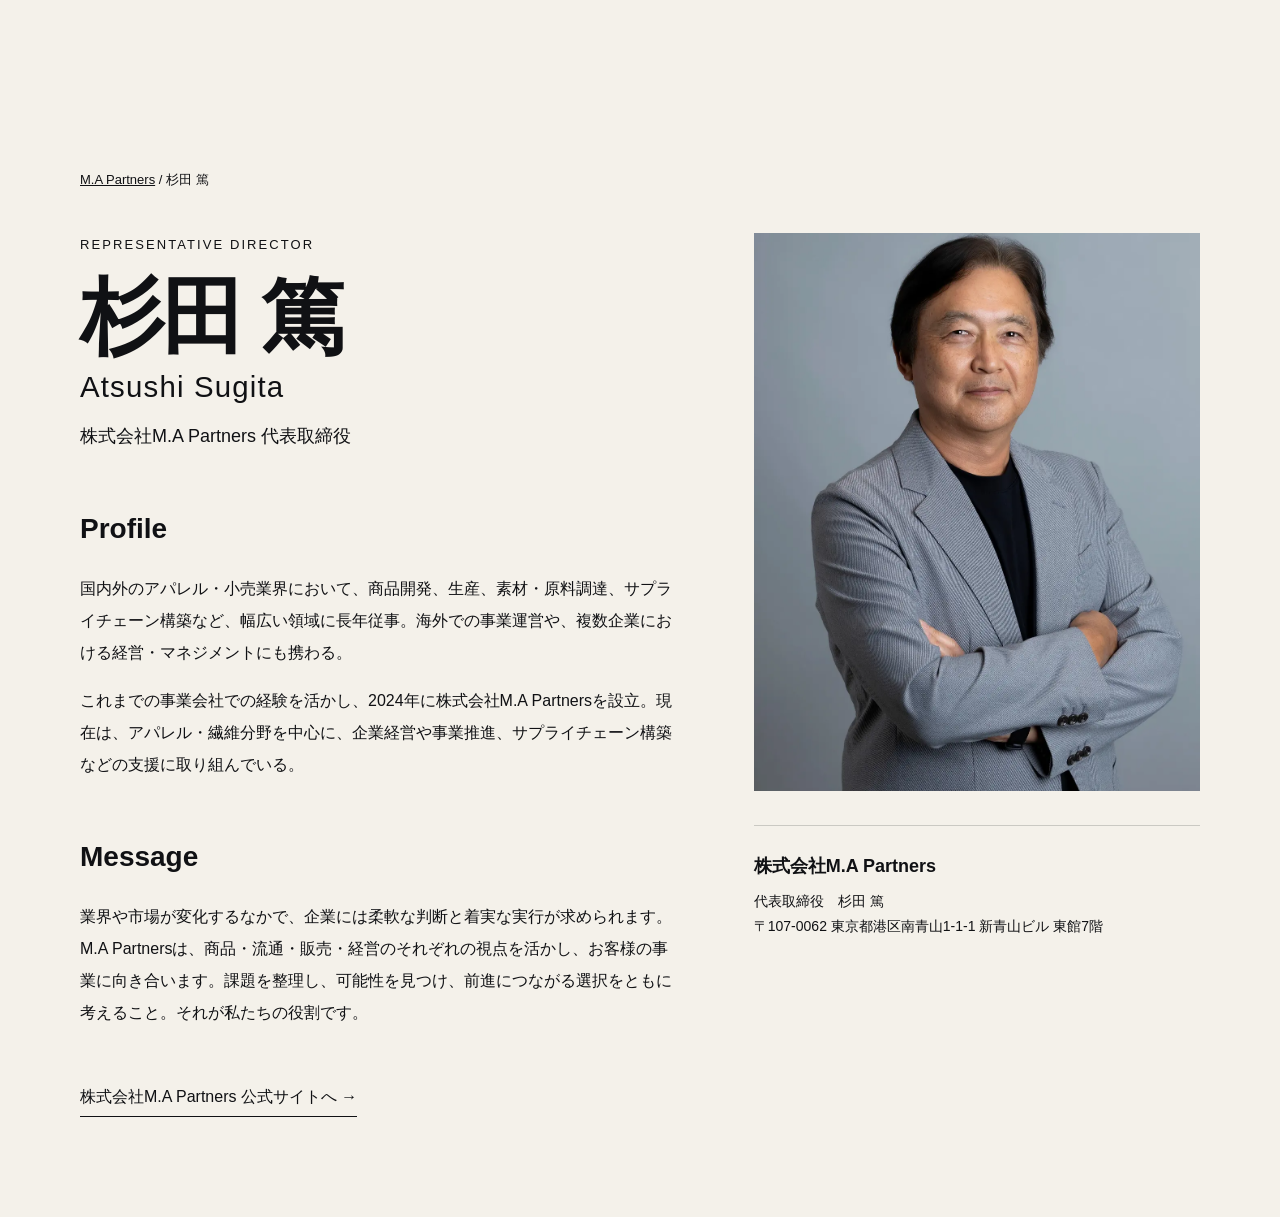
==== atsushi-sugita/index.html @ 7268a1c3 "Refine Atsushi Sugita profile biography" ====
<!doctype html>
<html lang="ja">
<head>
  <meta charset="utf-8">
  <meta name="viewport" content="width=device-width, initial-scale=1">
  <title>杉田 篤（Atsushi Sugita）｜株式会社M.A Partners 代表取締役</title>
  <meta name="description" content="株式会社M.A Partners 代表取締役 杉田 篤（Atsushi Sugita）のプロフィール。国内外のアパレル・小売業界において、商品開発、生産、素材・原料調達、サプライチェーン構築など幅広い領域に従事。">
  <meta name="robots" content="index,follow,max-image-preview:large,max-snippet:-1,max-video-preview:-1">
  <link rel="canonical" href="https://ma-ptrs.co.jp/atsushi-sugita/">
  <link rel="icon" href="/favicon.svg" type="image/svg+xml" sizes="any">
  <link rel="shortcut icon" href="/favicon.svg">
  <meta property="og:type" content="profile">
  <meta property="og:title" content="杉田 篤（Atsushi Sugita）｜株式会社M.A Partners 代表取締役">
  <meta property="og:description" content="株式会社M.A Partners 代表取締役 杉田 篤（Atsushi Sugita）のプロフィールページです。">
  <meta property="og:url" content="https://ma-ptrs.co.jp/atsushi-sugita/">
  <meta property="og:site_name" content="株式会社M.A Partners">
  <meta name="twitter:card" content="summary">
  <link rel="stylesheet" href="../style.css">
  <script type="application/ld+json">{"@context":"https://schema.org","@type":"Person","name":"杉田 篤","alternateName":"Atsushi Sugita","url":"https://ma-ptrs.co.jp/atsushi-sugita/","image":"https://ma-ptrs.co.jp/assets/representative.webp","jobTitle":"代表取締役","description":"国内外のアパレル・小売業界において、商品開発、生産、素材・原料調達、サプライチェーン構築など幅広い領域に長年従事。海外での事業運営や複数企業における経営・マネジメントにも携わる。","worksFor":{"@type":"Organization","name":"株式会社M.A Partners","url":"https://ma-ptrs.co.jp/"}}</script>
  <script type="application/ld+json">{"@context":"https://schema.org","@type":"BreadcrumbList","itemListElement":[{"@type":"ListItem","position":1,"name":"株式会社M.A Partners","item":"https://ma-ptrs.co.jp/"},{"@type":"ListItem","position":2,"name":"杉田 篤（Atsushi Sugita）","item":"https://ma-ptrs.co.jp/atsushi-sugita/"}]}</script>
  <style>.profile-page{min-height:100vh;background:#f4f1ea;color:#101114;padding-top:96px}.profile-wrap{width:min(1120px,calc(100% - 40px));margin:0 auto;padding:72px 0 100px}.profile-breadcrumb{font-size:13px;margin-bottom:42px}.profile-breadcrumb a{color:inherit}.profile-grid{display:grid;grid-template-columns:minmax(0,1.15fr) minmax(300px,.85fr);gap:70px;align-items:start}.profile-kicker{font-size:13px;letter-spacing:.16em;margin:0 0 18px}.profile-title{font-size:clamp(42px,7vw,84px);line-height:1.02;letter-spacing:-.04em;margin:0 0 18px}.profile-title span{display:block;font-size:.35em;letter-spacing:.04em;margin-top:12px;font-weight:500}.profile-role{font-size:18px;margin:0 0 38px}.profile-copy{font-size:16px;line-height:2;max-width:680px}.profile-copy h2{font-size:28px;margin:48px 0 16px}.profile-photo img{width:100%;display:block;aspect-ratio:4/5;object-fit:cover}.profile-company{margin-top:34px;padding-top:24px;border-top:1px solid rgba(16,17,20,.18);font-size:14px;line-height:1.8}.profile-company strong{display:block;font-size:18px;margin-bottom:6px}.profile-back{display:inline-flex;margin-top:36px;color:inherit;text-decoration:none;border-bottom:1px solid currentColor;padding-bottom:3px}@media(max-width:760px){.profile-page{padding-top:72px}.profile-wrap{padding:48px 0 72px}.profile-grid{grid-template-columns:1fr;gap:42px}.profile-photo{order:-1}.profile-title{font-size:48px}}</style>
</head>
<body>
  <main class="profile-page"><div class="profile-wrap"><nav class="profile-breadcrumb" aria-label="パンくず"><a href="/">M.A Partners</a> / 杉田 篤</nav><div class="profile-grid"><article><p class="profile-kicker">REPRESENTATIVE DIRECTOR</p><h1 class="profile-title">杉田 篤<span>Atsushi Sugita</span></h1><p class="profile-role">株式会社M.A Partners 代表取締役</p><div class="profile-copy"><h2>Profile</h2><p>国内外のアパレル・小売業界において、商品開発、生産、素材・原料調達、サプライチェーン構築など、幅広い領域に長年従事。海外での事業運営や、複数企業における経営・マネジメントにも携わる。</p><p>これまでの事業会社での経験を活かし、2024年に株式会社M.A Partnersを設立。現在は、アパレル・繊維分野を中心に、企業経営や事業推進、サプライチェーン構築などの支援に取り組んでいる。</p><h2>Message</h2><p>業界や市場が変化するなかで、企業には柔軟な判断と着実な実行が求められます。M.A Partnersは、商品・流通・販売・経営のそれぞれの視点を活かし、お客様の事業に向き合います。課題を整理し、可能性を見つけ、前進につながる選択をともに考えること。それが私たちの役割です。</p><a class="profile-back" href="/">株式会社M.A Partners 公式サイトへ →</a></div></article><aside class="profile-photo"><img src="../assets/representative.webp" alt="株式会社M.A Partners 代表取締役 杉田 篤（Atsushi Sugita）"><div class="profile-company"><strong>株式会社M.A Partners</strong>代表取締役　杉田 篤<br>〒107-0062 東京都港区南青山1-1-1 新青山ビル 東館7階</div></aside></div></div></main>
</body>
</html>
---- style.css ----
:root {
  --ink: #101114;
  --paper: #f6f7f9;
  --white: #ffffff;
  --blue: #4e6cff;
  --line: rgba(16, 17, 20, .16);
  --muted: #666b75;
  --max: 1180px;
}

* { box-sizing: border-box; }
html { scroll-behavior: smooth; }
body { margin: 0; color: var(--ink); background: var(--paper); font-family: "Yu Gothic", "Hiragino Kaku Gothic ProN", "Noto Sans JP", Arial, sans-serif; line-height: 1.8; }
main, .site-footer { position: relative; z-index: 1; }
img { max-width: 100%; display: block; }
a { color: inherit; }
.sr-only { position: absolute; width: 1px; height: 1px; padding: 0; margin: -1px; overflow: hidden; clip: rect(0,0,0,0); white-space: nowrap; border: 0; }
.skip-link { position: fixed; top: -100px; left: 1rem; z-index: 100; background: #fff; padding: .75rem 1rem; }
.skip-link:focus { top: 1rem; }
.ambient-bg { position: fixed; inset: 0; z-index: 0; pointer-events: none; overflow: hidden; background: var(--paper); }
.ambient-grid { position: absolute; inset: -18%; opacity: .3; background-image: linear-gradient(rgba(78,108,255,.12) 1px, transparent 1px), linear-gradient(90deg, rgba(78,108,255,.12) 1px, transparent 1px); background-size: 82px 82px; transform: translate3d(0, var(--scroll-grid, 0px), 0) rotate(-4deg); }
.ambient-glow { position: absolute; display: block; border-radius: 50%; filter: blur(10px); opacity: .24; will-change: transform; }
.ambient-glow-a { width: 520px; height: 520px; top: 20%; right: -260px; background: radial-gradient(circle, #7b8eff 0, rgba(78,108,255,0) 68%); transform: translate3d(0, var(--scroll-glow-a, 0px), 0); }
.ambient-glow-b { width: 420px; height: 420px; top: 68%; left: -210px; background: radial-gradient(circle, #aeb9ff 0, rgba(78,108,255,0) 70%); transform: translate3d(0, var(--scroll-glow-b, 0px), 0); }
.reveal { opacity: 0; transform: translateY(44px); transition: opacity .85s ease, transform .85s cubic-bezier(.2,.7,.2,1); }
.reveal.in-view { opacity: 1; transform: none; }
.reveal-child { opacity: 0; transform: translateY(30px); transition: opacity .75s ease, transform .75s ease; }
.in-view .reveal-child { opacity: 1; transform: none; }
.in-view .reveal-child:nth-child(2) { transition-delay: .12s; }
.in-view .reveal-child:nth-child(3) { transition-delay: .24s; }

.site-header { position: absolute; inset: 0 0 auto; z-index: 20; color: #fff; }
.header-inner { max-width: var(--max); height: 98px; padding: 0 30px; margin: auto; display: flex; align-items: center; justify-content: space-between; }
.brand img { width: 154px; height: auto; }
.site-nav { display: flex; align-items: center; gap: 24px; font-size: 14px; font-weight: 600; }
.site-nav a { text-decoration: none; }
.nav-contact { padding: 10px 18px; border: 1px solid rgba(255,255,255,.5); border-radius: 999px; }
.language-switch { display: flex; align-items: center; gap: 10px; margin-left: -8px; padding-left: 16px; border-left: 1px solid rgba(255,255,255,.28); font-size: 11px; letter-spacing: .06em; }
.language-switch a { color: rgba(255,255,255,.58); }
.language-switch a.active { color: #fff; text-decoration: underline; text-underline-offset: 4px; }
.menu-button { display: none; }

.hero { min-height: 760px; position: relative; display: grid; place-items: center; overflow: hidden; color: #fff; background: #101114; }
.hero-grid { position: absolute; inset: -10%; opacity: .18; background-image: linear-gradient(rgba(255,255,255,.15) 1px, transparent 1px), linear-gradient(90deg, rgba(255,255,255,.15) 1px, transparent 1px); background-size: 90px 90px; mask-image: linear-gradient(to bottom, #000, transparent 95%); transform: translate3d(0, var(--scroll-hero-grid, 0px), 0); will-change: transform; }
.hero-orb { position: absolute; border-radius: 50%; filter: blur(2px); opacity: .9; }
.hero-orb-one { width: 440px; height: 440px; right: -120px; top: 80px; background: radial-gradient(circle at 35% 30%, #8495ff, #4e6cff 55%, #26388f); transform: translate3d(0, var(--scroll-orb-a, 0px), 0) rotate(var(--scroll-rotate, 0deg)); will-change: transform; }
.hero-orb-two { width: 180px; height: 180px; right: 24%; bottom: -90px; background: #3b3f48; transform: translate3d(0, var(--scroll-orb-b, 0px), 0); will-change: transform; }
.hero-inner { width: min(var(--max), calc(100% - 60px)); position: relative; z-index: 2; padding-top: 50px; }
.eyebrow { margin: 0 0 22px; font-size: 12px; letter-spacing: .24em; font-weight: 700; }
.hero h1 { max-width: 1080px; margin: 0; font-size: clamp(30px, 7vw, 94px); line-height: 1.14; letter-spacing: -.045em; }
.hero h1 span { display: block; white-space: nowrap; }
.hero h1 span:last-child { color: #a8b4ff; }
.hero-copy { max-width: 560px; margin: 34px 0 40px; color: rgba(255,255,255,.72); font-size: 17px; }
.button { display: inline-flex; align-items: center; gap: 42px; padding: 16px 22px; border-radius: 2px; text-decoration: none; font-size: 14px; font-weight: 700; transition: transform .2s, background .2s; }
.button:hover { transform: translateY(-2px); }
.button-primary { background: var(--blue); color: #fff; }
.hero-index { position: absolute; right: 40px; bottom: 32px; z-index: 2; width: 160px; display: flex; justify-content: space-between; border-top: 1px solid rgba(255,255,255,.3); padding-top: 8px; font-size: 12px; }

.section { max-width: var(--max); margin: auto; padding: 130px 30px; }
.section-label { display: flex; gap: 24px; align-items: center; font-size: 17px; line-height: 1.2; letter-spacing: .14em; font-weight: 700; }
.section-label span { color: var(--blue); font-size: 22px; letter-spacing: 0; }
.section-label.light { color: #fff; }
.intro-body { display: grid; grid-template-columns: 1.05fr 1fr; gap: 100px; margin-top: 70px; }
.lead { margin: 0; font-size: clamp(24px, 3.2vw, 40px); line-height: 1.6; font-weight: 700; letter-spacing: -.02em; }
.intro-copy h2 { margin: 0 0 32px; font-size: 27px; line-height: 1.6; }
.intro-copy p { color: var(--muted); margin: 0 0 1.2rem; }

.strengths { max-width: none; padding-left: max(30px, calc((100% - var(--max))/2 + 30px)); padding-right: max(30px, calc((100% - var(--max))/2 + 30px)); background: rgba(255,255,255,.78); backdrop-filter: blur(12px); }
.dark-heading { max-width: var(--max); margin: auto 0 62px; }
.dark-heading h2 { font-size: clamp(40px, 5.5vw, 70px); line-height: 1.25; }
.strength-grid { max-width: var(--max); margin: auto; display: grid; grid-template-columns: repeat(3, 1fr); border-top: 1px solid var(--line); border-left: 1px solid var(--line); }
.strength-card { min-height: 350px; padding: 30px 34px; border-right: 1px solid var(--line); border-bottom: 1px solid var(--line); background: rgba(246,247,249,.62); }
.strength-image { width: calc(100% + 68px); height: 190px; margin: -30px -34px 24px; object-fit: cover; filter: saturate(.88) contrast(1.03); }
.strength-card > span { color: var(--blue); font-size: 13px; font-weight: 700; }
.strength-card h3 { margin: 30px 0 20px; font-size: 27px; line-height: 1.45; }
.strength-card p { color: var(--muted); }

.business { max-width: none; padding-left: max(30px, calc((100% - var(--max))/2 + 30px)); padding-right: max(30px, calc((100% - var(--max))/2 + 30px)); color: #fff; background: #15171b; }
.section-heading { display: flex; justify-content: space-between; align-items: flex-end; max-width: var(--max); margin: auto auto 54px; }
.section-heading h2 { margin: 0; font-size: clamp(42px, 6vw, 74px); line-height: 1; }
.service-list { max-width: var(--max); margin: auto; border-top: 1px solid rgba(255,255,255,.18); }
.service-card { display: grid; grid-template-columns: 80px 1fr 48px; gap: 28px; align-items: start; padding: 38px 0; border-bottom: 1px solid rgba(255,255,255,.18); }
.service-number { color: #8495ff; font-size: 13px; }
.service-card h3 { margin: 0 0 8px; font-size: 26px; }
.service-title { display: flex; align-items: center; gap: 18px; margin-bottom: 16px; }
.service-title h3 { margin: 0; }
.service-icon { width: 48px; height: 48px; flex: 0 0 48px; display: grid; place-items: center; border: 1px solid rgba(132,149,255,.42); color: #8495ff; }
.service-icon svg { width: 30px; height: 30px; fill: none; stroke: currentColor; stroke-width: 1.7; stroke-linecap: round; stroke-linejoin: round; }
.service-card p { max-width: 680px; margin: 0; color: rgba(255,255,255,.62); }
.service-card ul { display: flex; flex-wrap: wrap; gap: 8px; margin: 20px 0 0; padding: 0; list-style: none; }
.service-card li { padding: 5px 10px; border: 1px solid rgba(255,255,255,.18); color: rgba(255,255,255,.7); font-size: 12px; }
.service-mark { font-size: 25px; color: #8495ff; }

.approach { display: grid; grid-template-columns: .85fr 1.15fr; gap: 100px; background: transparent; }
.approach-copy { position: sticky; top: 90px; align-self: start; }
.approach-copy h2 { margin: 58px 0 28px; font-size: clamp(30px, 4vw, 58px); line-height: 1.3; letter-spacing: -.045em; }
.approach-copy h2 span { display: block; white-space: nowrap; }
.approach-copy > p { max-width: 440px; color: var(--muted); }
.approach-steps { margin: 0; padding: 0; list-style: none; counter-reset: item; }
.approach-steps li { display: grid; grid-template-columns: 90px 1fr; gap: 30px; min-height: 210px; padding: 36px 0; border-top: 1px solid var(--line); }
.approach-steps li:last-child { border-bottom: 1px solid var(--line); }
.approach-steps span { color: var(--blue); font-size: 12px; font-weight: 700; letter-spacing: .08em; }
.approach-steps h3 { margin: 0 0 12px; font-size: 25px; }
.approach-steps p { margin: 0; color: var(--muted); }

.mission { min-height: 500px; padding-top: 82px; padding-bottom: 82px; display: grid; grid-template-columns: 1.05fr .95fr; align-items: center; gap: 40px; }
.mission-kicker { margin: 42px 0 10px; color: var(--blue); font-size: 13px; font-weight: 700; letter-spacing: .2em; }
.mission h2 { margin: 0 0 22px; font-size: clamp(32px, 6vw, 76px); line-height: 1.18; letter-spacing: -.05em; }
.mission h2 span { display: block; white-space: nowrap; }
.mission-panel > p:last-child { max-width: 520px; color: var(--muted); font-size: 18px; }
.mission-graphic { position: relative; height: 290px; }
.motion-system { position: absolute; width: 290px; height: 290px; left: 50%; top: 50%; transform: translate(-50%,-50%); }
.motion-ring { position: absolute; border-radius: 50%; border: 1px dashed rgba(78,108,255,.32); }
.motion-ring-outer { inset: 12px; animation: orbit-spin 32s linear infinite; }
.motion-ring-inner { inset: 70px; border-style: solid; border-color: rgba(16,17,20,.12); animation: orbit-spin-reverse 22s linear infinite; }
.motion-core { position: absolute; z-index: 3; width: 128px; height: 96px; left: 50%; top: 50%; display: grid; place-items: center; padding: 18px 12px; transform: translate(-50%,-50%); border: 1px solid rgba(78,108,255,.2); border-radius: 18px; background: rgba(255,255,255,.96); box-shadow: 0 18px 45px rgba(16,17,20,.18); }
.motion-core img { width: 100%; height: auto; }
.motion-orbit { position: absolute; inset: 12px; border-radius: 50%; animation: orbit-spin 18s linear infinite; }
.motion-node { position: absolute; width: 58px; height: 58px; }
.motion-node > span { width: 100%; height: 100%; display: grid; place-items: center; border: 1px solid rgba(78,108,255,.38); border-radius: 16px; color: var(--blue); background: rgba(255,255,255,.86); box-shadow: 0 10px 24px rgba(16,17,20,.08); animation: orbit-spin-reverse 18s linear infinite; }
.motion-node svg { width: 30px; height: 30px; fill: none; stroke: currentColor; stroke-width: 1.7; stroke-linecap: round; stroke-linejoin: round; }
.node-one { left: 50%; top: -18px; transform: translateX(-50%); }
.node-two { right: -18px; top: 50%; transform: translateY(-50%); }
.node-three { left: 50%; bottom: -18px; transform: translateX(-50%); }
.node-four { left: -18px; top: 50%; transform: translateY(-50%); }
.motion-dot { position: absolute; display: block; width: 12px; height: 12px; border-radius: 50%; background: #8193ff; box-shadow: 0 0 0 7px rgba(78,108,255,.1); animation: dot-pulse 2.6s ease-in-out infinite; }
.dot-one { right: 48px; top: 36px; }
.dot-two { left: 34px; bottom: 54px; animation-delay: -.8s; }
.dot-three { right: 30px; bottom: 70px; width: 8px; height: 8px; animation-delay: -1.5s; }
@keyframes orbit-spin { to { transform: rotate(360deg); } }
@keyframes orbit-spin-reverse { to { transform: rotate(-360deg); } }
@keyframes dot-pulse { 0%,100% { opacity: .45; transform: scale(.8); } 50% { opacity: 1; transform: scale(1.15); } }

.message { position: relative; z-index: 1; overflow: hidden; padding: 84px 30px; color: #fff; background: #25282f; }
.message-track { position: absolute; top: 22px; left: 0; white-space: nowrap; color: rgba(255,255,255,.045); font-size: clamp(90px, 15vw, 210px); font-weight: 800; line-height: 1; transform: translate3d(var(--scroll-track, 0px), 0, 0); will-change: transform; }
.message-inner { position: relative; max-width: var(--max); margin: auto; }
.message-en { margin: 0 0 32px; color: #8495ff; font-size: 12px; font-weight: 700; letter-spacing: .2em; }
.message-layout { display: grid; grid-template-columns: minmax(260px, .45fr) minmax(0, 1.55fr); align-items: end; gap: clamp(40px, 7vw, 100px); }
.message-copy { grid-column: 2; padding-bottom: 16px; }
.message blockquote { max-width: 900px; margin: 0 0 30px; font-size: clamp(18px, 2.7vw, 38px); line-height: 1.45; font-weight: 700; letter-spacing: -.03em; }
.message blockquote span { display: block; white-space: nowrap; }
.message-copy > p { max-width: 720px; margin: 0 0 0 auto; color: rgba(255,255,255,.68); font-size: 17px; }
.message-portrait { grid-column: 1; grid-row: 1; width: 100%; max-width: 330px; margin: 0; justify-self: start; }
.message-photo-frame { position: relative; overflow: hidden; aspect-ratio: .72; border: 1px solid rgba(255,255,255,.2); border-radius: 46% 46% 34% 34% / 24% 24% 18% 18%; background: #aab5bd; }
.message-photo-frame::after { content: ""; position: absolute; inset: 0; box-shadow: inset 0 0 0 7px rgba(37,40,47,.2); border-radius: inherit; pointer-events: none; }
.message-photo-frame img { width: 100%; height: 100%; display: block; object-fit: cover; object-position: 50% 22%; }
.message-portrait figcaption { display: grid; gap: 5px; padding-top: 18px; }
.message-portrait figcaption span { color: rgba(255,255,255,.58); font-size: 13px; letter-spacing: .08em; }
.message-portrait figcaption strong { font-size: 19px; font-weight: 600; letter-spacing: .08em; }

.company { display: grid; grid-template-columns: .8fr 1.2fr; gap: 70px; padding-top: 72px; padding-bottom: 72px; border-top: 1px solid var(--line); }
.company-intro h2 { margin: 32px 0 14px; font-size: clamp(40px, 5vw, 64px); line-height: 1; }
.company-intro p { color: var(--muted); }
.company-logo { width: 170px; margin-top: 28px; }
.company-table { margin: 0; }
.company-table > div { display: grid; grid-template-columns: 150px 1fr; gap: 20px; padding: 16px 0; border-bottom: 1px solid var(--line); }
.company-table dt { font-size: 14px; font-weight: 700; }
.company-table dd { margin: 0; color: #34373e; }
.address-line { white-space: nowrap; }
.company-table small { color: var(--muted); }

.contact { padding: 42px 30px; color: #fff; background: var(--blue); }
.contact-inner { max-width: var(--max); margin: auto; }
.contact-title { min-width: 0; }
.contact-title .eyebrow { margin: 0 0 4px; }
.contact h2 { margin: 0; white-space: nowrap; font-size: clamp(24px, 3.2vw, 42px); line-height: 1.25; letter-spacing: -.04em; }
.contact-description { margin: 8px 0 0; white-space: nowrap; color: rgba(255,255,255,.78); font-size: 14px; }
.contact-actions { display: flex; align-items: center; gap: 24px; margin-top: 20px; }
.button-light { margin: 0; background: #fff; color: var(--ink); }
.email { display: block; width: fit-content; margin: 0; color: #fff; font-size: 14px; }
.email span { color: rgba(255,255,255,.7); }
.site-footer { color: #fff; background: #071f30; }
.footer-main { min-height: 170px; max-width: var(--max); margin: auto; padding: 48px 30px; display: flex; align-items: center; justify-content: space-between; }
.footer-main img { width: 180px; }
.footer-main a { color: #fff; text-decoration: none; font-size: 13px; }
.footer-copyright { padding: 25px max(30px, calc((100% - var(--max))/2 + 30px)); border-top: 1px solid rgba(255,255,255,.12); color: #fff; font-size: 14px; font-weight: 600; }

@media (max-width: 800px) {
  .header-inner { height: 80px; padding: 0 20px; }
  .brand img { width: 132px; }
  .menu-button { position: relative; z-index: 3; width: 44px; height: 44px; display: grid; place-content: center; gap: 5px; border: 0; background: transparent; }
  .menu-button span:not(.sr-only) { width: 24px; height: 2px; display: block; background: #fff; transition: .2s; }
  .menu-button[aria-expanded="true"] span:nth-child(1) { transform: translateY(7px) rotate(45deg); }
  .menu-button[aria-expanded="true"] span:nth-child(2) { opacity: 0; }
  .menu-button[aria-expanded="true"] span:nth-child(3) { transform: translateY(-7px) rotate(-45deg); }
  .site-nav { position: fixed; inset: 0; display: flex; flex-direction: column; align-items: flex-start; justify-content: center; gap: 20px; padding: 70px 30px; font-size: 22px; background: #101114; opacity: 0; visibility: hidden; transition: .2s; }
  .site-nav.open { opacity: 1; visibility: visible; }
  .nav-contact { border: 0; padding: 0; }
  .language-switch { margin: 12px 0 0; padding: 16px 0 0; border-top: 1px solid rgba(255,255,255,.22); border-left: 0; font-size: 13px; }
  .hero { min-height: 720px; }
  .hero-inner { width: calc(100% - 40px); padding-top: 20px; }
  .hero-copy { font-size: 16px; }
  .hero-orb-one { width: 320px; height: 320px; right: -180px; top: 130px; opacity: .72; }
  .hero-index { display: none; }
  .section { padding: 88px 20px; }
  .intro-body, .company, .mission { grid-template-columns: 1fr; gap: 54px; }
  .intro-body { margin-top: 48px; }
  .section-heading { display: block; }
  .section-heading h2 { margin-top: 36px; }
  .business { padding-left: 20px; padding-right: 20px; }
  .service-card { grid-template-columns: 40px 1fr; gap: 14px; }
  .service-mark { display: none; }
  .service-card h3 { font-size: 21px; }
  .strengths { padding-left: 20px; padding-right: 20px; }
  .dark-heading { display: block; }
  .dark-heading h2 { margin-top: 36px; }
  .strength-grid { grid-template-columns: 1fr; }
  .strength-card { min-height: 300px; }
  .strength-image { height: 210px; }
  .strength-card h3 { margin-top: 24px; }
  .approach { grid-template-columns: 1fr; gap: 46px; }
  .approach-copy { position: static; }
  .section-label { gap: 15px; font-size: 14px; }
  .section-label span { font-size: 18px; }
  .approach-steps li { grid-template-columns: 70px 1fr; gap: 15px; min-height: 190px; }
  .mission { padding-top: 68px; padding-bottom: 68px; }
  .mission-graphic { height: 220px; max-width: 380px; }
  .motion-system { width: 220px; height: 220px; }
  .motion-core { width: 108px; height: 80px; padding: 15px 10px; }
  .motion-node { width: 48px; height: 48px; }
  .motion-node svg { width: 25px; height: 25px; }
  .message { padding: 68px 20px; }
  .message-layout { grid-template-columns: 1fr; gap: 42px; }
  .message-copy { grid-column: auto; }
  .message blockquote { font-size: clamp(18px, 5.2vw, 32px); }
  .message blockquote span { white-space: normal; }
  .message-copy > p { margin-left: 0; }
  .message-portrait { grid-column: auto; grid-row: auto; max-width: 300px; justify-self: center; }
  .company { border-top: 0; }
  .company-table > div { grid-template-columns: 1fr; gap: 5px; }
  .address-line { white-space: normal; }
  .contact { padding: 38px 20px; }
  .contact h2 { white-space: normal; font-size: 30px; }
  .contact-description { white-space: normal; }
  .contact-actions { margin-top: 20px; align-items: flex-start; flex-direction: column; gap: 14px; }
  .footer-main { min-height: 140px; padding: 38px 20px; align-items: flex-start; flex-direction: column; gap: 32px; }
  .footer-copyright { padding: 22px 20px; font-size: 13px; }
}

@media (prefers-reduced-motion: reduce) { html { scroll-behavior: auto; } * { transition: none !important; animation: none !important; } }
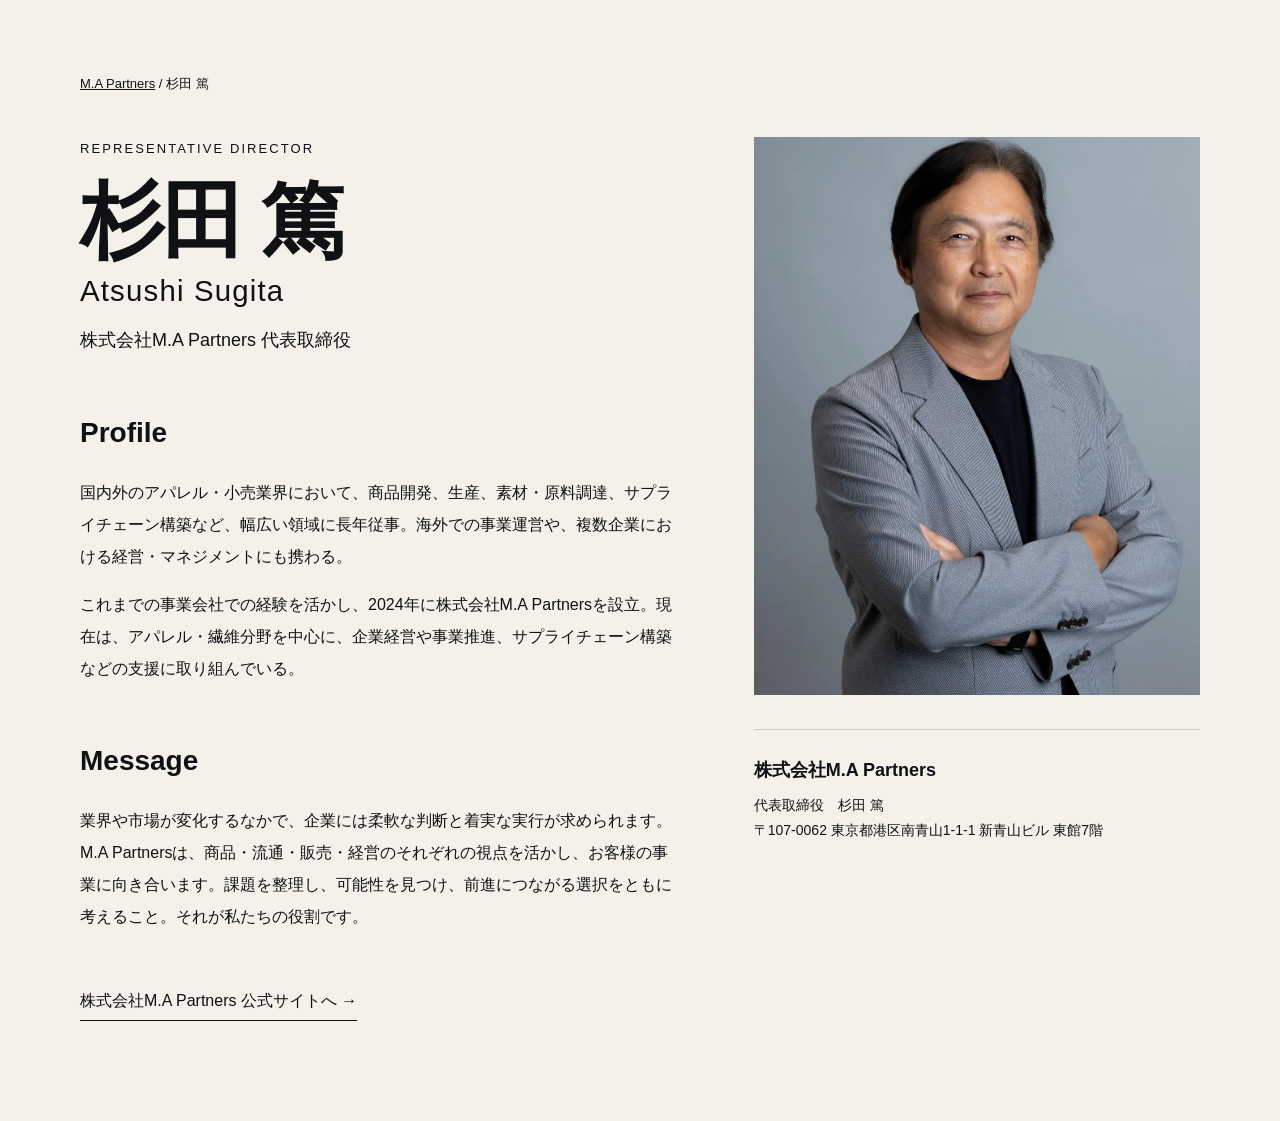
==== commit dbdb69ff: "Reduce profile page top spacing" ====
--- a/atsushi-sugita/index.html
+++ b/atsushi-sugita/index.html
@@ -18,7 +18,7 @@
   <link rel="stylesheet" href="../style.css">
   <script type="application/ld+json">{"@context":"https://schema.org","@type":"Person","name":"杉田 篤","alternateName":"Atsushi Sugita","url":"https://ma-ptrs.co.jp/atsushi-sugita/","image":"https://ma-ptrs.co.jp/assets/representative.webp","jobTitle":"代表取締役","description":"国内外のアパレル・小売業界において、商品開発、生産、素材・原料調達、サプライチェーン構築など幅広い領域に長年従事。海外での事業運営や複数企業における経営・マネジメントにも携わる。","worksFor":{"@type":"Organization","name":"株式会社M.A Partners","url":"https://ma-ptrs.co.jp/"}}</script>
   <script type="application/ld+json">{"@context":"https://schema.org","@type":"BreadcrumbList","itemListElement":[{"@type":"ListItem","position":1,"name":"株式会社M.A Partners","item":"https://ma-ptrs.co.jp/"},{"@type":"ListItem","position":2,"name":"杉田 篤（Atsushi Sugita）","item":"https://ma-ptrs.co.jp/atsushi-sugita/"}]}</script>
-  <style>.profile-page{min-height:100vh;background:#f4f1ea;color:#101114;padding-top:96px}.profile-wrap{width:min(1120px,calc(100% - 40px));margin:0 auto;padding:72px 0 100px}.profile-breadcrumb{font-size:13px;margin-bottom:42px}.profile-breadcrumb a{color:inherit}.profile-grid{display:grid;grid-template-columns:minmax(0,1.15fr) minmax(300px,.85fr);gap:70px;align-items:start}.profile-kicker{font-size:13px;letter-spacing:.16em;margin:0 0 18px}.profile-title{font-size:clamp(42px,7vw,84px);line-height:1.02;letter-spacing:-.04em;margin:0 0 18px}.profile-title span{display:block;font-size:.35em;letter-spacing:.04em;margin-top:12px;font-weight:500}.profile-role{font-size:18px;margin:0 0 38px}.profile-copy{font-size:16px;line-height:2;max-width:680px}.profile-copy h2{font-size:28px;margin:48px 0 16px}.profile-photo img{width:100%;display:block;aspect-ratio:4/5;object-fit:cover}.profile-company{margin-top:34px;padding-top:24px;border-top:1px solid rgba(16,17,20,.18);font-size:14px;line-height:1.8}.profile-company strong{display:block;font-size:18px;margin-bottom:6px}.profile-back{display:inline-flex;margin-top:36px;color:inherit;text-decoration:none;border-bottom:1px solid currentColor;padding-bottom:3px}@media(max-width:760px){.profile-page{padding-top:72px}.profile-wrap{padding:48px 0 72px}.profile-grid{grid-template-columns:1fr;gap:42px}.profile-photo{order:-1}.profile-title{font-size:48px}}</style>
+  <style>.profile-page{min-height:100vh;background:#f4f1ea;color:#101114;padding-top:32px}.profile-wrap{width:min(1120px,calc(100% - 40px));margin:0 auto;padding:40px 0 100px}.profile-breadcrumb{font-size:13px;margin-bottom:42px}.profile-breadcrumb a{color:inherit}.profile-grid{display:grid;grid-template-columns:minmax(0,1.15fr) minmax(300px,.85fr);gap:70px;align-items:start}.profile-kicker{font-size:13px;letter-spacing:.16em;margin:0 0 18px}.profile-title{font-size:clamp(42px,7vw,84px);line-height:1.02;letter-spacing:-.04em;margin:0 0 18px}.profile-title span{display:block;font-size:.35em;letter-spacing:.04em;margin-top:12px;font-weight:500}.profile-role{font-size:18px;margin:0 0 38px}.profile-copy{font-size:16px;line-height:2;max-width:680px}.profile-copy h2{font-size:28px;margin:48px 0 16px}.profile-photo img{width:100%;display:block;aspect-ratio:4/5;object-fit:cover}.profile-company{margin-top:34px;padding-top:24px;border-top:1px solid rgba(16,17,20,.18);font-size:14px;line-height:1.8}.profile-company strong{display:block;font-size:18px;margin-bottom:6px}.profile-back{display:inline-flex;margin-top:36px;color:inherit;text-decoration:none;border-bottom:1px solid currentColor;padding-bottom:3px}@media(max-width:760px){.profile-page{padding-top:20px}.profile-wrap{padding:28px 0 72px}.profile-grid{grid-template-columns:1fr;gap:42px}.profile-photo{order:-1}.profile-title{font-size:48px}}</style>
 </head>
 <body>
   <main class="profile-page"><div class="profile-wrap"><nav class="profile-breadcrumb" aria-label="パンくず"><a href="/">M.A Partners</a> / 杉田 篤</nav><div class="profile-grid"><article><p class="profile-kicker">REPRESENTATIVE DIRECTOR</p><h1 class="profile-title">杉田 篤<span>Atsushi Sugita</span></h1><p class="profile-role">株式会社M.A Partners 代表取締役</p><div class="profile-copy"><h2>Profile</h2><p>国内外のアパレル・小売業界において、商品開発、生産、素材・原料調達、サプライチェーン構築など、幅広い領域に長年従事。海外での事業運営や、複数企業における経営・マネジメントにも携わる。</p><p>これまでの事業会社での経験を活かし、2024年に株式会社M.A Partnersを設立。現在は、アパレル・繊維分野を中心に、企業経営や事業推進、サプライチェーン構築などの支援に取り組んでいる。</p><h2>Message</h2><p>業界や市場が変化するなかで、企業には柔軟な判断と着実な実行が求められます。M.A Partnersは、商品・流通・販売・経営のそれぞれの視点を活かし、お客様の事業に向き合います。課題を整理し、可能性を見つけ、前進につながる選択をともに考えること。それが私たちの役割です。</p><a class="profile-back" href="/">株式会社M.A Partners 公式サイトへ →</a></div></article><aside class="profile-photo"><img src="../assets/representative.webp" alt="株式会社M.A Partners 代表取締役 杉田 篤（Atsushi Sugita）"><div class="profile-company"><strong>株式会社M.A Partners</strong>代表取締役　杉田 篤<br>〒107-0062 東京都港区南青山1-1-1 新青山ビル 東館7階</div></aside></div></div></main>
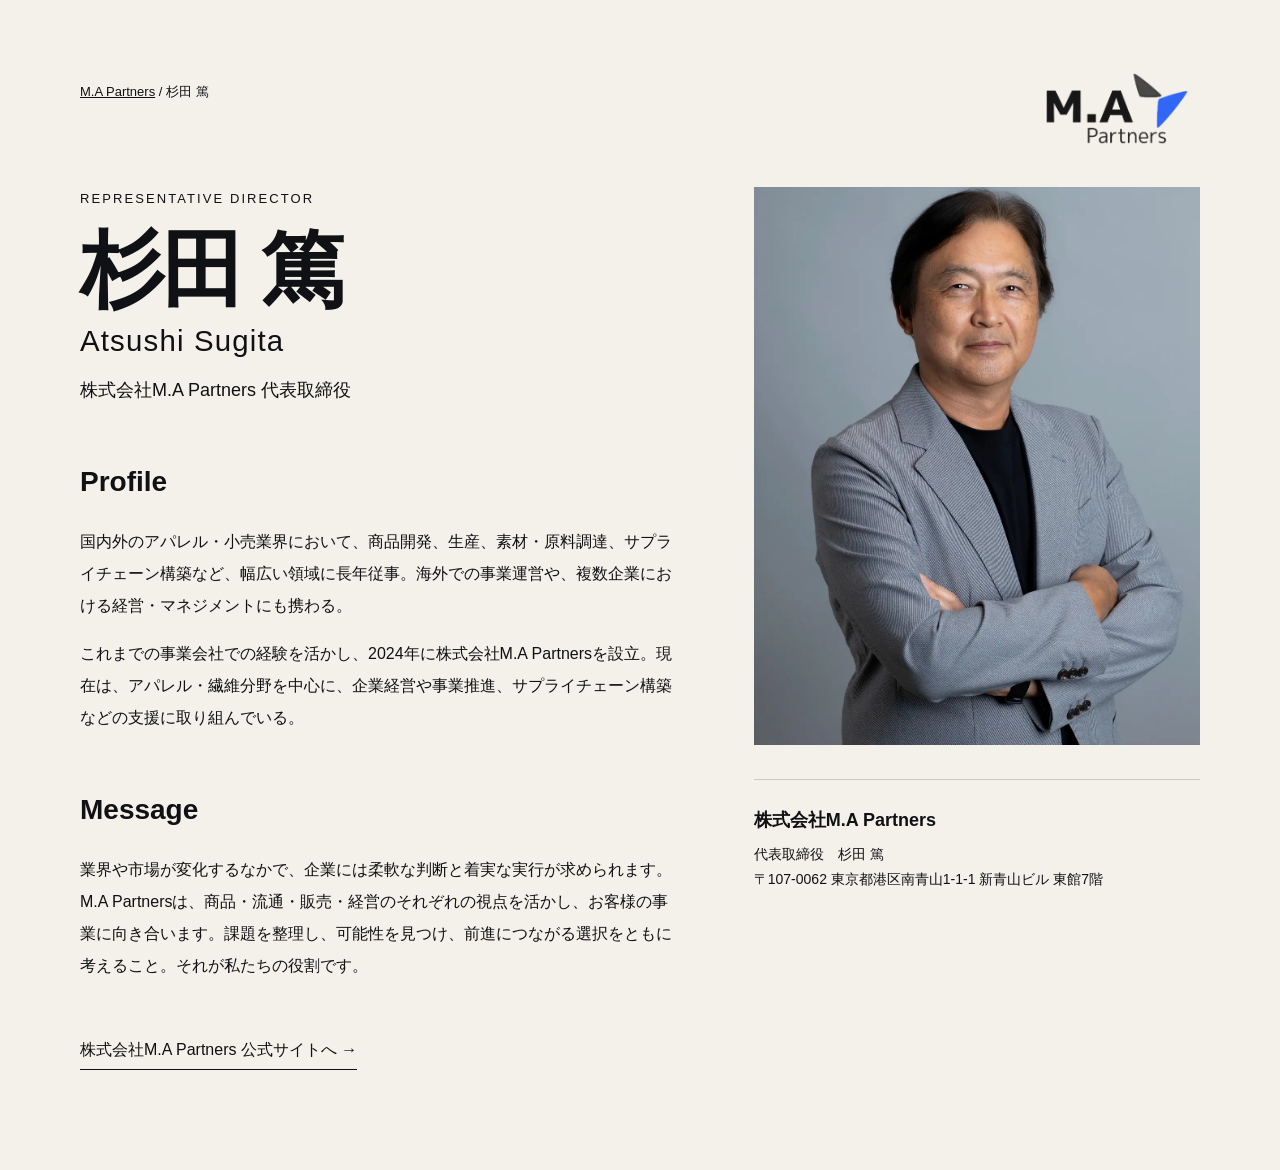
==== commit a3c911a6: "Add homepage logo to representative profile" ====
--- a/atsushi-sugita/index.html
+++ b/atsushi-sugita/index.html
@@ -18,9 +18,9 @@
   <link rel="stylesheet" href="../style.css">
   <script type="application/ld+json">{"@context":"https://schema.org","@type":"Person","name":"杉田 篤","alternateName":"Atsushi Sugita","url":"https://ma-ptrs.co.jp/atsushi-sugita/","image":"https://ma-ptrs.co.jp/assets/representative.webp","jobTitle":"代表取締役","description":"国内外のアパレル・小売業界において、商品開発、生産、素材・原料調達、サプライチェーン構築など幅広い領域に長年従事。海外での事業運営や複数企業における経営・マネジメントにも携わる。","worksFor":{"@type":"Organization","name":"株式会社M.A Partners","url":"https://ma-ptrs.co.jp/"}}</script>
   <script type="application/ld+json">{"@context":"https://schema.org","@type":"BreadcrumbList","itemListElement":[{"@type":"ListItem","position":1,"name":"株式会社M.A Partners","item":"https://ma-ptrs.co.jp/"},{"@type":"ListItem","position":2,"name":"杉田 篤（Atsushi Sugita）","item":"https://ma-ptrs.co.jp/atsushi-sugita/"}]}</script>
-  <style>.profile-page{min-height:100vh;background:#f4f1ea;color:#101114;padding-top:32px}.profile-wrap{width:min(1120px,calc(100% - 40px));margin:0 auto;padding:40px 0 100px}.profile-breadcrumb{font-size:13px;margin-bottom:42px}.profile-breadcrumb a{color:inherit}.profile-grid{display:grid;grid-template-columns:minmax(0,1.15fr) minmax(300px,.85fr);gap:70px;align-items:start}.profile-kicker{font-size:13px;letter-spacing:.16em;margin:0 0 18px}.profile-title{font-size:clamp(42px,7vw,84px);line-height:1.02;letter-spacing:-.04em;margin:0 0 18px}.profile-title span{display:block;font-size:.35em;letter-spacing:.04em;margin-top:12px;font-weight:500}.profile-role{font-size:18px;margin:0 0 38px}.profile-copy{font-size:16px;line-height:2;max-width:680px}.profile-copy h2{font-size:28px;margin:48px 0 16px}.profile-photo img{width:100%;display:block;aspect-ratio:4/5;object-fit:cover}.profile-company{margin-top:34px;padding-top:24px;border-top:1px solid rgba(16,17,20,.18);font-size:14px;line-height:1.8}.profile-company strong{display:block;font-size:18px;margin-bottom:6px}.profile-back{display:inline-flex;margin-top:36px;color:inherit;text-decoration:none;border-bottom:1px solid currentColor;padding-bottom:3px}@media(max-width:760px){.profile-page{padding-top:20px}.profile-wrap{padding:28px 0 72px}.profile-grid{grid-template-columns:1fr;gap:42px}.profile-photo{order:-1}.profile-title{font-size:48px}}</style>
+  <style>.profile-page{min-height:100vh;background:#f4f1ea;color:#101114;padding-top:32px}.profile-wrap{width:min(1120px,calc(100% - 40px));margin:0 auto;padding:40px 0 100px}.profile-top{display:flex;align-items:flex-start;justify-content:space-between;gap:32px;margin-bottom:42px}.profile-breadcrumb{font-size:13px;margin:0;padding-top:8px}.profile-breadcrumb a{color:inherit}.profile-logo{display:block;width:170px}.profile-logo img{width:100%;height:auto;display:block}.profile-grid{display:grid;grid-template-columns:minmax(0,1.15fr) minmax(300px,.85fr);gap:70px;align-items:start}.profile-kicker{font-size:13px;letter-spacing:.16em;margin:0 0 18px}.profile-title{font-size:clamp(42px,7vw,84px);line-height:1.02;letter-spacing:-.04em;margin:0 0 18px}.profile-title span{display:block;font-size:.35em;letter-spacing:.04em;margin-top:12px;font-weight:500}.profile-role{font-size:18px;margin:0 0 38px}.profile-copy{font-size:16px;line-height:2;max-width:680px}.profile-copy h2{font-size:28px;margin:48px 0 16px}.profile-photo img{width:100%;display:block;aspect-ratio:4/5;object-fit:cover}.profile-company{margin-top:34px;padding-top:24px;border-top:1px solid rgba(16,17,20,.18);font-size:14px;line-height:1.8}.profile-company strong{display:block;font-size:18px;margin-bottom:6px}.profile-back{display:inline-flex;margin-top:36px;color:inherit;text-decoration:none;border-bottom:1px solid currentColor;padding-bottom:3px}@media(max-width:760px){.profile-page{padding-top:20px}.profile-wrap{padding:28px 0 72px}.profile-top{margin-bottom:34px}.profile-logo{width:130px}.profile-grid{grid-template-columns:1fr;gap:42px}.profile-photo{order:-1}.profile-title{font-size:48px}}</style>
 </head>
 <body>
-  <main class="profile-page"><div class="profile-wrap"><nav class="profile-breadcrumb" aria-label="パンくず"><a href="/">M.A Partners</a> / 杉田 篤</nav><div class="profile-grid"><article><p class="profile-kicker">REPRESENTATIVE DIRECTOR</p><h1 class="profile-title">杉田 篤<span>Atsushi Sugita</span></h1><p class="profile-role">株式会社M.A Partners 代表取締役</p><div class="profile-copy"><h2>Profile</h2><p>国内外のアパレル・小売業界において、商品開発、生産、素材・原料調達、サプライチェーン構築など、幅広い領域に長年従事。海外での事業運営や、複数企業における経営・マネジメントにも携わる。</p><p>これまでの事業会社での経験を活かし、2024年に株式会社M.A Partnersを設立。現在は、アパレル・繊維分野を中心に、企業経営や事業推進、サプライチェーン構築などの支援に取り組んでいる。</p><h2>Message</h2><p>業界や市場が変化するなかで、企業には柔軟な判断と着実な実行が求められます。M.A Partnersは、商品・流通・販売・経営のそれぞれの視点を活かし、お客様の事業に向き合います。課題を整理し、可能性を見つけ、前進につながる選択をともに考えること。それが私たちの役割です。</p><a class="profile-back" href="/">株式会社M.A Partners 公式サイトへ →</a></div></article><aside class="profile-photo"><img src="../assets/representative.webp" alt="株式会社M.A Partners 代表取締役 杉田 篤（Atsushi Sugita）"><div class="profile-company"><strong>株式会社M.A Partners</strong>代表取締役　杉田 篤<br>〒107-0062 東京都港区南青山1-1-1 新青山ビル 東館7階</div></aside></div></div></main>
+  <main class="profile-page"><div class="profile-wrap"><div class="profile-top"><nav class="profile-breadcrumb" aria-label="パンくず"><a href="/">M.A Partners</a> / 杉田 篤</nav><a class="profile-logo" href="/" aria-label="M.A Partners ホームへ"><img src="../assets/logo-dark.png" alt="M.A Partners"></a></div><div class="profile-grid"><article><p class="profile-kicker">REPRESENTATIVE DIRECTOR</p><h1 class="profile-title">杉田 篤<span>Atsushi Sugita</span></h1><p class="profile-role">株式会社M.A Partners 代表取締役</p><div class="profile-copy"><h2>Profile</h2><p>国内外のアパレル・小売業界において、商品開発、生産、素材・原料調達、サプライチェーン構築など、幅広い領域に長年従事。海外での事業運営や、複数企業における経営・マネジメントにも携わる。</p><p>これまでの事業会社での経験を活かし、2024年に株式会社M.A Partnersを設立。現在は、アパレル・繊維分野を中心に、企業経営や事業推進、サプライチェーン構築などの支援に取り組んでいる。</p><h2>Message</h2><p>業界や市場が変化するなかで、企業には柔軟な判断と着実な実行が求められます。M.A Partnersは、商品・流通・販売・経営のそれぞれの視点を活かし、お客様の事業に向き合います。課題を整理し、可能性を見つけ、前進につながる選択をともに考えること。それが私たちの役割です。</p><a class="profile-back" href="/">株式会社M.A Partners 公式サイトへ →</a></div></article><aside class="profile-photo"><img src="../assets/representative.webp" alt="株式会社M.A Partners 代表取締役 杉田 篤（Atsushi Sugita）"><div class="profile-company"><strong>株式会社M.A Partners</strong>代表取締役　杉田 篤<br>〒107-0062 東京都港区南青山1-1-1 新青山ビル 東館7階</div></aside></div></div></main>
 </body>
 </html>
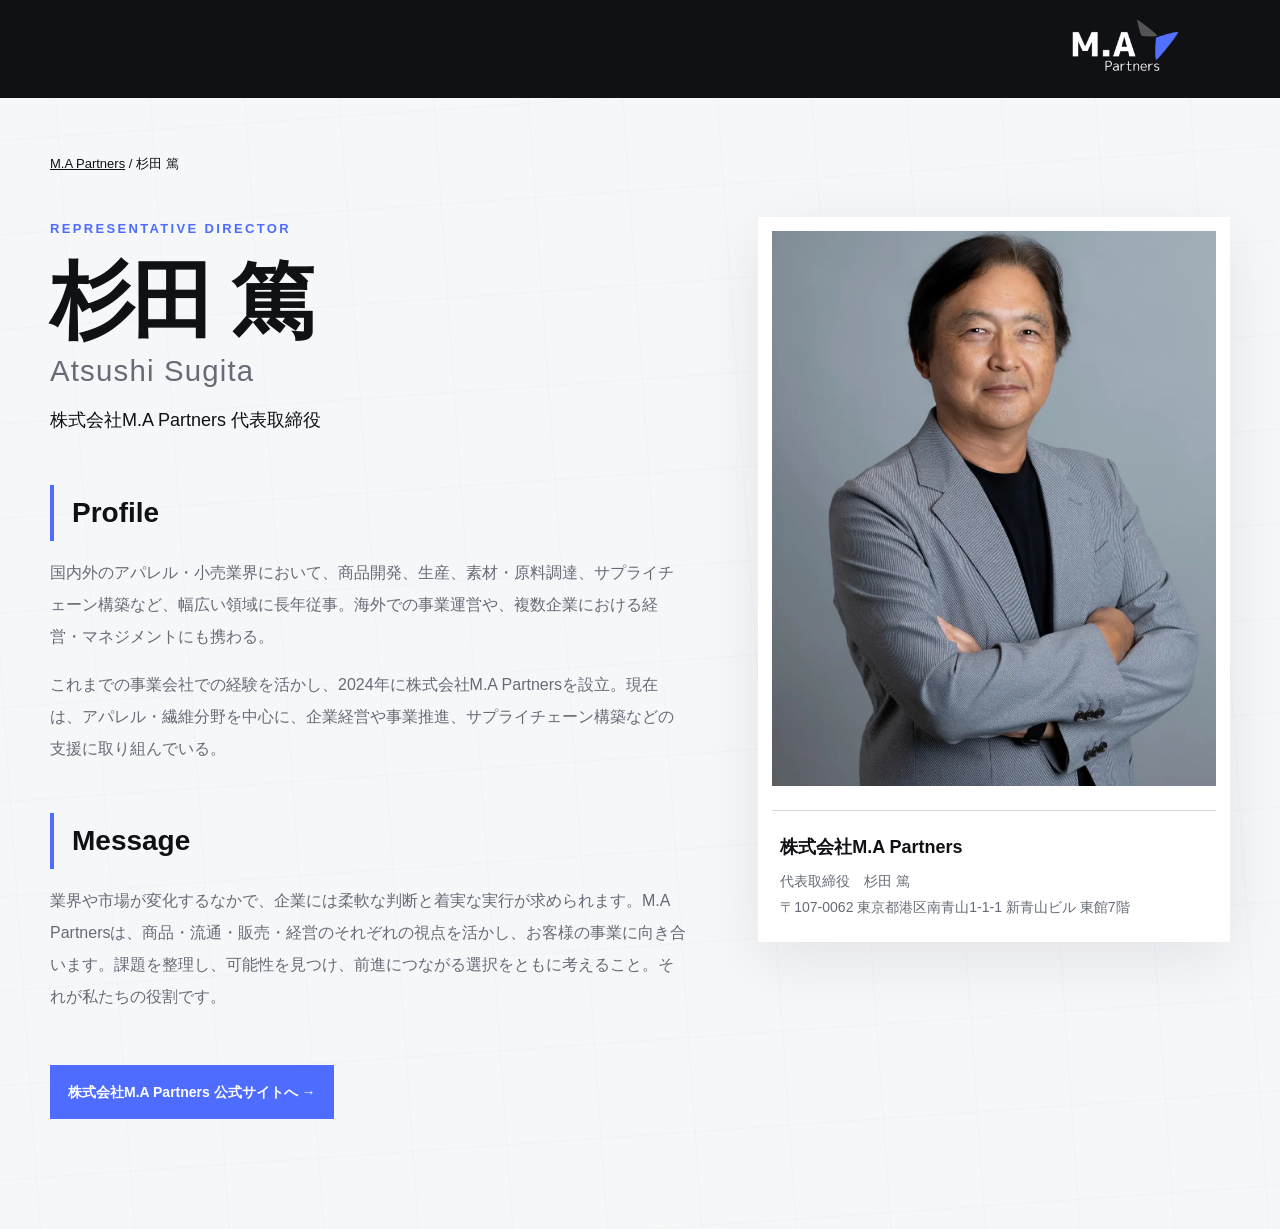
==== commit 521b590e: "Match representative profile styling to homepage" ====
--- a/atsushi-sugita/index.html
+++ b/atsushi-sugita/index.html
@@ -18,9 +18,36 @@
   <link rel="stylesheet" href="../style.css">
   <script type="application/ld+json">{"@context":"https://schema.org","@type":"Person","name":"杉田 篤","alternateName":"Atsushi Sugita","url":"https://ma-ptrs.co.jp/atsushi-sugita/","image":"https://ma-ptrs.co.jp/assets/representative.webp","jobTitle":"代表取締役","description":"国内外のアパレル・小売業界において、商品開発、生産、素材・原料調達、サプライチェーン構築など幅広い領域に長年従事。海外での事業運営や複数企業における経営・マネジメントにも携わる。","worksFor":{"@type":"Organization","name":"株式会社M.A Partners","url":"https://ma-ptrs.co.jp/"}}</script>
   <script type="application/ld+json">{"@context":"https://schema.org","@type":"BreadcrumbList","itemListElement":[{"@type":"ListItem","position":1,"name":"株式会社M.A Partners","item":"https://ma-ptrs.co.jp/"},{"@type":"ListItem","position":2,"name":"杉田 篤（Atsushi Sugita）","item":"https://ma-ptrs.co.jp/atsushi-sugita/"}]}</script>
-  <style>.profile-page{min-height:100vh;background:#f4f1ea;color:#101114;padding-top:32px}.profile-wrap{width:min(1120px,calc(100% - 40px));margin:0 auto;padding:40px 0 100px}.profile-top{display:flex;align-items:flex-start;justify-content:space-between;gap:32px;margin-bottom:42px}.profile-breadcrumb{font-size:13px;margin:0;padding-top:8px}.profile-breadcrumb a{color:inherit}.profile-logo{display:block;width:170px}.profile-logo img{width:100%;height:auto;display:block}.profile-grid{display:grid;grid-template-columns:minmax(0,1.15fr) minmax(300px,.85fr);gap:70px;align-items:start}.profile-kicker{font-size:13px;letter-spacing:.16em;margin:0 0 18px}.profile-title{font-size:clamp(42px,7vw,84px);line-height:1.02;letter-spacing:-.04em;margin:0 0 18px}.profile-title span{display:block;font-size:.35em;letter-spacing:.04em;margin-top:12px;font-weight:500}.profile-role{font-size:18px;margin:0 0 38px}.profile-copy{font-size:16px;line-height:2;max-width:680px}.profile-copy h2{font-size:28px;margin:48px 0 16px}.profile-photo img{width:100%;display:block;aspect-ratio:4/5;object-fit:cover}.profile-company{margin-top:34px;padding-top:24px;border-top:1px solid rgba(16,17,20,.18);font-size:14px;line-height:1.8}.profile-company strong{display:block;font-size:18px;margin-bottom:6px}.profile-back{display:inline-flex;margin-top:36px;color:inherit;text-decoration:none;border-bottom:1px solid currentColor;padding-bottom:3px}@media(max-width:760px){.profile-page{padding-top:20px}.profile-wrap{padding:28px 0 72px}.profile-top{margin-bottom:34px}.profile-logo{width:130px}.profile-grid{grid-template-columns:1fr;gap:42px}.profile-photo{order:-1}.profile-title{font-size:48px}}</style>
+  <style>
+    body{background:#f6f7f9}
+    .profile-page{min-height:100vh;color:#101114;background:#f6f7f9;position:relative;overflow:hidden}
+    .profile-page:before{content:"";position:absolute;inset:0;pointer-events:none;opacity:.28;background-image:linear-gradient(rgba(78,108,255,.10) 1px,transparent 1px),linear-gradient(90deg,rgba(78,108,255,.10) 1px,transparent 1px);background-size:82px 82px;transform:rotate(-4deg) scale(1.15)}
+    .profile-header{height:98px;background:#101114;position:relative;z-index:2}
+    .profile-header-inner{max-width:1180px;height:98px;padding:0 30px;margin:auto;display:flex;align-items:center;justify-content:flex-end}
+    .profile-logo{display:block;width:154px}
+    .profile-logo img{width:154px;height:auto;display:block}
+    .profile-wrap{width:min(1180px,calc(100% - 60px));margin:0 auto;padding:54px 0 110px;position:relative;z-index:1}
+    .profile-breadcrumb{font-size:13px;margin:0 0 42px}.profile-breadcrumb a{color:inherit}
+    .profile-grid{display:grid;grid-template-columns:minmax(0,1.15fr) minmax(300px,.85fr);gap:70px;align-items:start}
+    .profile-kicker{font-size:13px;letter-spacing:.18em;font-weight:700;margin:0 0 18px;color:#4e6cff}
+    .profile-title{font-size:clamp(42px,7vw,84px);line-height:1.02;letter-spacing:-.04em;margin:0 0 18px}
+    .profile-title span{display:block;font-size:.35em;letter-spacing:.04em;margin-top:12px;font-weight:500;color:#666b75}
+    .profile-role{font-size:18px;margin:0 0 38px}
+    .profile-copy{font-size:16px;line-height:2;max-width:680px}
+    .profile-copy p{color:#666b75}
+    .profile-copy h2{font-size:28px;margin:48px 0 16px;padding-left:18px;border-left:4px solid #4e6cff}
+    .profile-photo{background:#fff;padding:14px;box-shadow:0 18px 60px rgba(16,17,20,.08)}
+    .profile-photo img{width:100%;display:block;aspect-ratio:4/5;object-fit:cover}
+    .profile-company{margin-top:24px;padding:20px 8px 8px;border-top:1px solid rgba(16,17,20,.16);font-size:14px;line-height:1.8;color:#666b75}
+    .profile-company strong{display:block;font-size:18px;margin-bottom:6px;color:#101114}
+    .profile-back{display:inline-flex;margin-top:36px;padding:13px 18px;background:#4e6cff;color:#fff;text-decoration:none;font-size:14px;font-weight:700}
+    @media(max-width:760px){.profile-header,.profile-header-inner{height:72px}.profile-header-inner{padding:0 20px}.profile-logo,.profile-logo img{width:130px}.profile-wrap{width:calc(100% - 40px);padding:36px 0 72px}.profile-breadcrumb{margin-bottom:34px}.profile-grid{grid-template-columns:1fr;gap:42px}.profile-photo{order:-1}.profile-title{font-size:48px}}
+  </style>
 </head>
 <body>
-  <main class="profile-page"><div class="profile-wrap"><div class="profile-top"><nav class="profile-breadcrumb" aria-label="パンくず"><a href="/">M.A Partners</a> / 杉田 篤</nav><a class="profile-logo" href="/" aria-label="M.A Partners ホームへ"><img src="../assets/logo-dark.png" alt="M.A Partners"></a></div><div class="profile-grid"><article><p class="profile-kicker">REPRESENTATIVE DIRECTOR</p><h1 class="profile-title">杉田 篤<span>Atsushi Sugita</span></h1><p class="profile-role">株式会社M.A Partners 代表取締役</p><div class="profile-copy"><h2>Profile</h2><p>国内外のアパレル・小売業界において、商品開発、生産、素材・原料調達、サプライチェーン構築など、幅広い領域に長年従事。海外での事業運営や、複数企業における経営・マネジメントにも携わる。</p><p>これまでの事業会社での経験を活かし、2024年に株式会社M.A Partnersを設立。現在は、アパレル・繊維分野を中心に、企業経営や事業推進、サプライチェーン構築などの支援に取り組んでいる。</p><h2>Message</h2><p>業界や市場が変化するなかで、企業には柔軟な判断と着実な実行が求められます。M.A Partnersは、商品・流通・販売・経営のそれぞれの視点を活かし、お客様の事業に向き合います。課題を整理し、可能性を見つけ、前進につながる選択をともに考えること。それが私たちの役割です。</p><a class="profile-back" href="/">株式会社M.A Partners 公式サイトへ →</a></div></article><aside class="profile-photo"><img src="../assets/representative.webp" alt="株式会社M.A Partners 代表取締役 杉田 篤（Atsushi Sugita）"><div class="profile-company"><strong>株式会社M.A Partners</strong>代表取締役　杉田 篤<br>〒107-0062 東京都港区南青山1-1-1 新青山ビル 東館7階</div></aside></div></div></main>
+  <main class="profile-page">
+    <header class="profile-header"><div class="profile-header-inner"><a class="profile-logo" href="/" aria-label="M.A Partners ホームへ"><img src="../assets/logo-light.png" alt="M.A Partners"></a></div></header>
+    <div class="profile-wrap"><nav class="profile-breadcrumb" aria-label="パンくず"><a href="/">M.A Partners</a> / 杉田 篤</nav><div class="profile-grid"><article><p class="profile-kicker">REPRESENTATIVE DIRECTOR</p><h1 class="profile-title">杉田 篤<span>Atsushi Sugita</span></h1><p class="profile-role">株式会社M.A Partners 代表取締役</p><div class="profile-copy"><h2>Profile</h2><p>国内外のアパレル・小売業界において、商品開発、生産、素材・原料調達、サプライチェーン構築など、幅広い領域に長年従事。海外での事業運営や、複数企業における経営・マネジメントにも携わる。</p><p>これまでの事業会社での経験を活かし、2024年に株式会社M.A Partnersを設立。現在は、アパレル・繊維分野を中心に、企業経営や事業推進、サプライチェーン構築などの支援に取り組んでいる。</p><h2>Message</h2><p>業界や市場が変化するなかで、企業には柔軟な判断と着実な実行が求められます。M.A Partnersは、商品・流通・販売・経営のそれぞれの視点を活かし、お客様の事業に向き合います。課題を整理し、可能性を見つけ、前進につながる選択をともに考えること。それが私たちの役割です。</p><a class="profile-back" href="/">株式会社M.A Partners 公式サイトへ →</a></div></article><aside class="profile-photo"><img src="../assets/representative.webp" alt="株式会社M.A Partners 代表取締役 杉田 篤（Atsushi Sugita）"><div class="profile-company"><strong>株式会社M.A Partners</strong>代表取締役　杉田 篤<br>〒107-0062 東京都港区南青山1-1-1 新青山ビル 東館7階</div></aside></div></div>
+  </main>
 </body>
 </html>
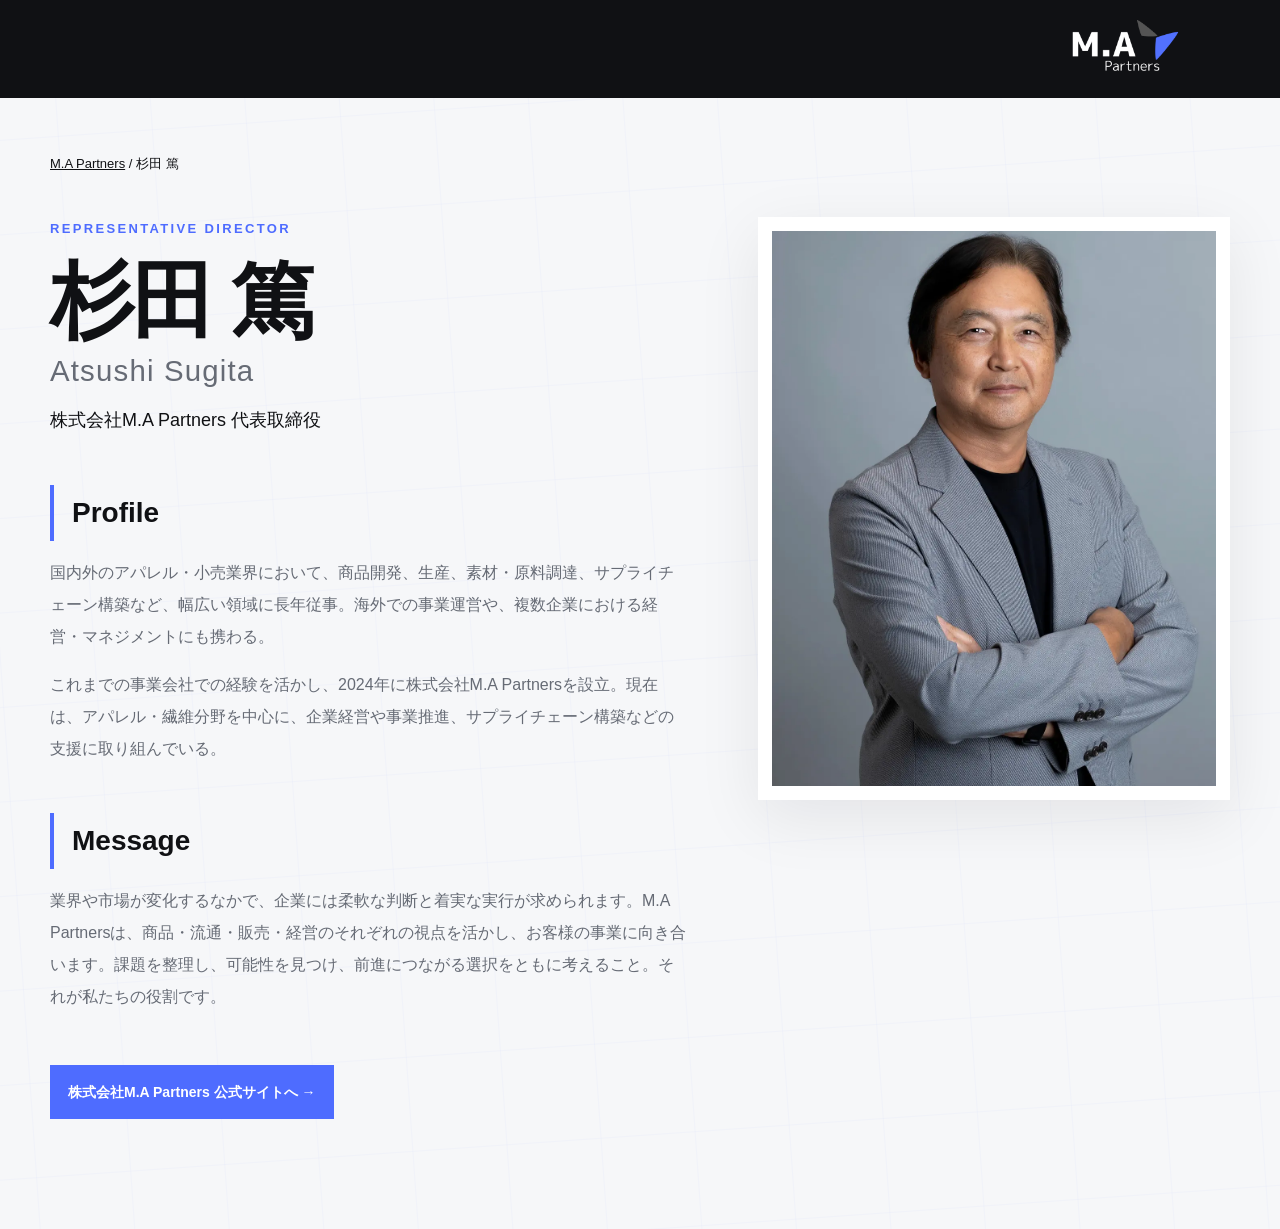
==== commit 1abe24e9: "Remove duplicate company info from profile photo" ====
--- a/atsushi-sugita/index.html
+++ b/atsushi-sugita/index.html
@@ -24,22 +24,14 @@
     .profile-page:before{content:"";position:absolute;inset:0;pointer-events:none;opacity:.28;background-image:linear-gradient(rgba(78,108,255,.10) 1px,transparent 1px),linear-gradient(90deg,rgba(78,108,255,.10) 1px,transparent 1px);background-size:82px 82px;transform:rotate(-4deg) scale(1.15)}
     .profile-header{height:98px;background:#101114;position:relative;z-index:2}
     .profile-header-inner{max-width:1180px;height:98px;padding:0 30px;margin:auto;display:flex;align-items:center;justify-content:flex-end}
-    .profile-logo{display:block;width:154px}
-    .profile-logo img{width:154px;height:auto;display:block}
+    .profile-logo{display:block;width:154px}.profile-logo img{width:154px;height:auto;display:block}
     .profile-wrap{width:min(1180px,calc(100% - 60px));margin:0 auto;padding:54px 0 110px;position:relative;z-index:1}
     .profile-breadcrumb{font-size:13px;margin:0 0 42px}.profile-breadcrumb a{color:inherit}
     .profile-grid{display:grid;grid-template-columns:minmax(0,1.15fr) minmax(300px,.85fr);gap:70px;align-items:start}
     .profile-kicker{font-size:13px;letter-spacing:.18em;font-weight:700;margin:0 0 18px;color:#4e6cff}
-    .profile-title{font-size:clamp(42px,7vw,84px);line-height:1.02;letter-spacing:-.04em;margin:0 0 18px}
-    .profile-title span{display:block;font-size:.35em;letter-spacing:.04em;margin-top:12px;font-weight:500;color:#666b75}
-    .profile-role{font-size:18px;margin:0 0 38px}
-    .profile-copy{font-size:16px;line-height:2;max-width:680px}
-    .profile-copy p{color:#666b75}
-    .profile-copy h2{font-size:28px;margin:48px 0 16px;padding-left:18px;border-left:4px solid #4e6cff}
-    .profile-photo{background:#fff;padding:14px;box-shadow:0 18px 60px rgba(16,17,20,.08)}
-    .profile-photo img{width:100%;display:block;aspect-ratio:4/5;object-fit:cover}
-    .profile-company{margin-top:24px;padding:20px 8px 8px;border-top:1px solid rgba(16,17,20,.16);font-size:14px;line-height:1.8;color:#666b75}
-    .profile-company strong{display:block;font-size:18px;margin-bottom:6px;color:#101114}
+    .profile-title{font-size:clamp(42px,7vw,84px);line-height:1.02;letter-spacing:-.04em;margin:0 0 18px}.profile-title span{display:block;font-size:.35em;letter-spacing:.04em;margin-top:12px;font-weight:500;color:#666b75}
+    .profile-role{font-size:18px;margin:0 0 38px}.profile-copy{font-size:16px;line-height:2;max-width:680px}.profile-copy p{color:#666b75}.profile-copy h2{font-size:28px;margin:48px 0 16px;padding-left:18px;border-left:4px solid #4e6cff}
+    .profile-photo{background:#fff;padding:14px;box-shadow:0 18px 60px rgba(16,17,20,.08)}.profile-photo img{width:100%;display:block;aspect-ratio:4/5;object-fit:cover}
     .profile-back{display:inline-flex;margin-top:36px;padding:13px 18px;background:#4e6cff;color:#fff;text-decoration:none;font-size:14px;font-weight:700}
     @media(max-width:760px){.profile-header,.profile-header-inner{height:72px}.profile-header-inner{padding:0 20px}.profile-logo,.profile-logo img{width:130px}.profile-wrap{width:calc(100% - 40px);padding:36px 0 72px}.profile-breadcrumb{margin-bottom:34px}.profile-grid{grid-template-columns:1fr;gap:42px}.profile-photo{order:-1}.profile-title{font-size:48px}}
   </style>
@@ -47,7 +39,7 @@
 <body>
   <main class="profile-page">
     <header class="profile-header"><div class="profile-header-inner"><a class="profile-logo" href="/" aria-label="M.A Partners ホームへ"><img src="../assets/logo-light.png" alt="M.A Partners"></a></div></header>
-    <div class="profile-wrap"><nav class="profile-breadcrumb" aria-label="パンくず"><a href="/">M.A Partners</a> / 杉田 篤</nav><div class="profile-grid"><article><p class="profile-kicker">REPRESENTATIVE DIRECTOR</p><h1 class="profile-title">杉田 篤<span>Atsushi Sugita</span></h1><p class="profile-role">株式会社M.A Partners 代表取締役</p><div class="profile-copy"><h2>Profile</h2><p>国内外のアパレル・小売業界において、商品開発、生産、素材・原料調達、サプライチェーン構築など、幅広い領域に長年従事。海外での事業運営や、複数企業における経営・マネジメントにも携わる。</p><p>これまでの事業会社での経験を活かし、2024年に株式会社M.A Partnersを設立。現在は、アパレル・繊維分野を中心に、企業経営や事業推進、サプライチェーン構築などの支援に取り組んでいる。</p><h2>Message</h2><p>業界や市場が変化するなかで、企業には柔軟な判断と着実な実行が求められます。M.A Partnersは、商品・流通・販売・経営のそれぞれの視点を活かし、お客様の事業に向き合います。課題を整理し、可能性を見つけ、前進につながる選択をともに考えること。それが私たちの役割です。</p><a class="profile-back" href="/">株式会社M.A Partners 公式サイトへ →</a></div></article><aside class="profile-photo"><img src="../assets/representative.webp" alt="株式会社M.A Partners 代表取締役 杉田 篤（Atsushi Sugita）"><div class="profile-company"><strong>株式会社M.A Partners</strong>代表取締役　杉田 篤<br>〒107-0062 東京都港区南青山1-1-1 新青山ビル 東館7階</div></aside></div></div>
+    <div class="profile-wrap"><nav class="profile-breadcrumb" aria-label="パンくず"><a href="/">M.A Partners</a> / 杉田 篤</nav><div class="profile-grid"><article><p class="profile-kicker">REPRESENTATIVE DIRECTOR</p><h1 class="profile-title">杉田 篤<span>Atsushi Sugita</span></h1><p class="profile-role">株式会社M.A Partners 代表取締役</p><div class="profile-copy"><h2>Profile</h2><p>国内外のアパレル・小売業界において、商品開発、生産、素材・原料調達、サプライチェーン構築など、幅広い領域に長年従事。海外での事業運営や、複数企業における経営・マネジメントにも携わる。</p><p>これまでの事業会社での経験を活かし、2024年に株式会社M.A Partnersを設立。現在は、アパレル・繊維分野を中心に、企業経営や事業推進、サプライチェーン構築などの支援に取り組んでいる。</p><h2>Message</h2><p>業界や市場が変化するなかで、企業には柔軟な判断と着実な実行が求められます。M.A Partnersは、商品・流通・販売・経営のそれぞれの視点を活かし、お客様の事業に向き合います。課題を整理し、可能性を見つけ、前進につながる選択をともに考えること。それが私たちの役割です。</p><a class="profile-back" href="/">株式会社M.A Partners 公式サイトへ →</a></div></article><aside class="profile-photo"><img src="../assets/representative.webp" alt="株式会社M.A Partners 代表取締役 杉田 篤（Atsushi Sugita）"></aside></div></div>
   </main>
 </body>
 </html>
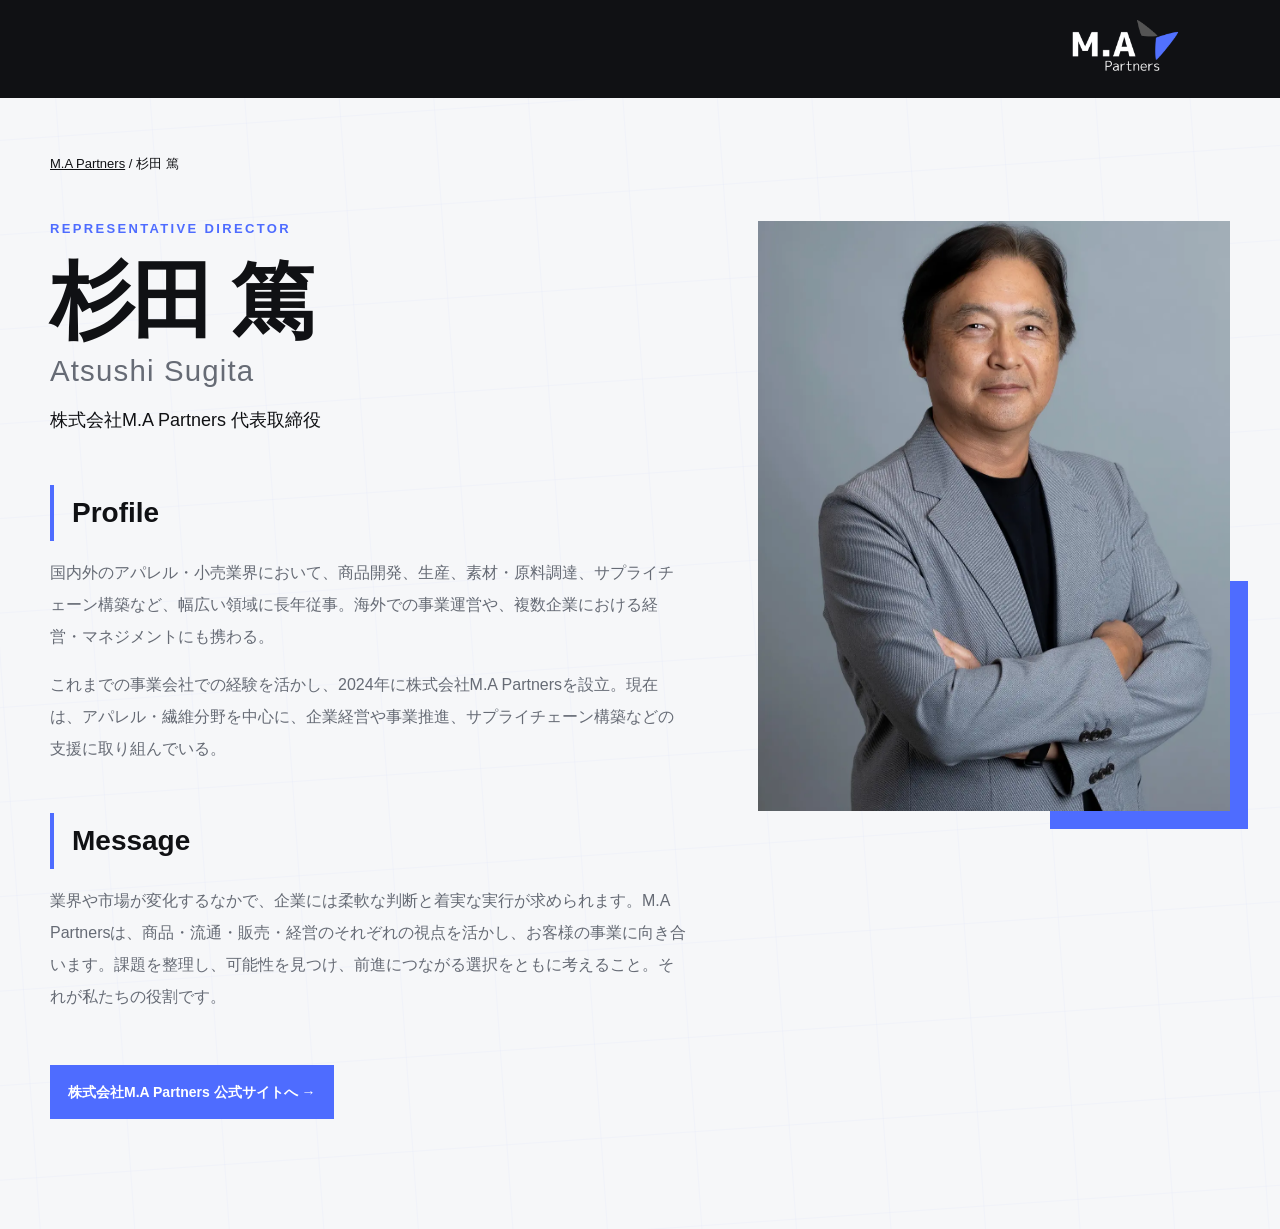
==== commit f63bc43e: "Simplify representative photo styling" ====
--- a/atsushi-sugita/index.html
+++ b/atsushi-sugita/index.html
@@ -31,9 +31,9 @@
     .profile-kicker{font-size:13px;letter-spacing:.18em;font-weight:700;margin:0 0 18px;color:#4e6cff}
     .profile-title{font-size:clamp(42px,7vw,84px);line-height:1.02;letter-spacing:-.04em;margin:0 0 18px}.profile-title span{display:block;font-size:.35em;letter-spacing:.04em;margin-top:12px;font-weight:500;color:#666b75}
     .profile-role{font-size:18px;margin:0 0 38px}.profile-copy{font-size:16px;line-height:2;max-width:680px}.profile-copy p{color:#666b75}.profile-copy h2{font-size:28px;margin:48px 0 16px;padding-left:18px;border-left:4px solid #4e6cff}
-    .profile-photo{background:#fff;padding:14px;box-shadow:0 18px 60px rgba(16,17,20,.08)}.profile-photo img{width:100%;display:block;aspect-ratio:4/5;object-fit:cover}
+    .profile-photo{position:relative;margin-top:4px}.profile-photo:after{content:"";position:absolute;right:-18px;bottom:-18px;width:42%;height:42%;background:#4e6cff;z-index:-1}.profile-photo img{width:100%;display:block;aspect-ratio:4/5;object-fit:cover;position:relative;z-index:1}
     .profile-back{display:inline-flex;margin-top:36px;padding:13px 18px;background:#4e6cff;color:#fff;text-decoration:none;font-size:14px;font-weight:700}
-    @media(max-width:760px){.profile-header,.profile-header-inner{height:72px}.profile-header-inner{padding:0 20px}.profile-logo,.profile-logo img{width:130px}.profile-wrap{width:calc(100% - 40px);padding:36px 0 72px}.profile-breadcrumb{margin-bottom:34px}.profile-grid{grid-template-columns:1fr;gap:42px}.profile-photo{order:-1}.profile-title{font-size:48px}}
+    @media(max-width:760px){.profile-header,.profile-header-inner{height:72px}.profile-header-inner{padding:0 20px}.profile-logo,.profile-logo img{width:130px}.profile-wrap{width:calc(100% - 40px);padding:36px 0 72px}.profile-breadcrumb{margin-bottom:34px}.profile-grid{grid-template-columns:1fr;gap:42px}.profile-photo{order:-1;margin:0 14px 10px 0}.profile-photo:after{right:-12px;bottom:-12px}.profile-title{font-size:48px}}
   </style>
 </head>
 <body>
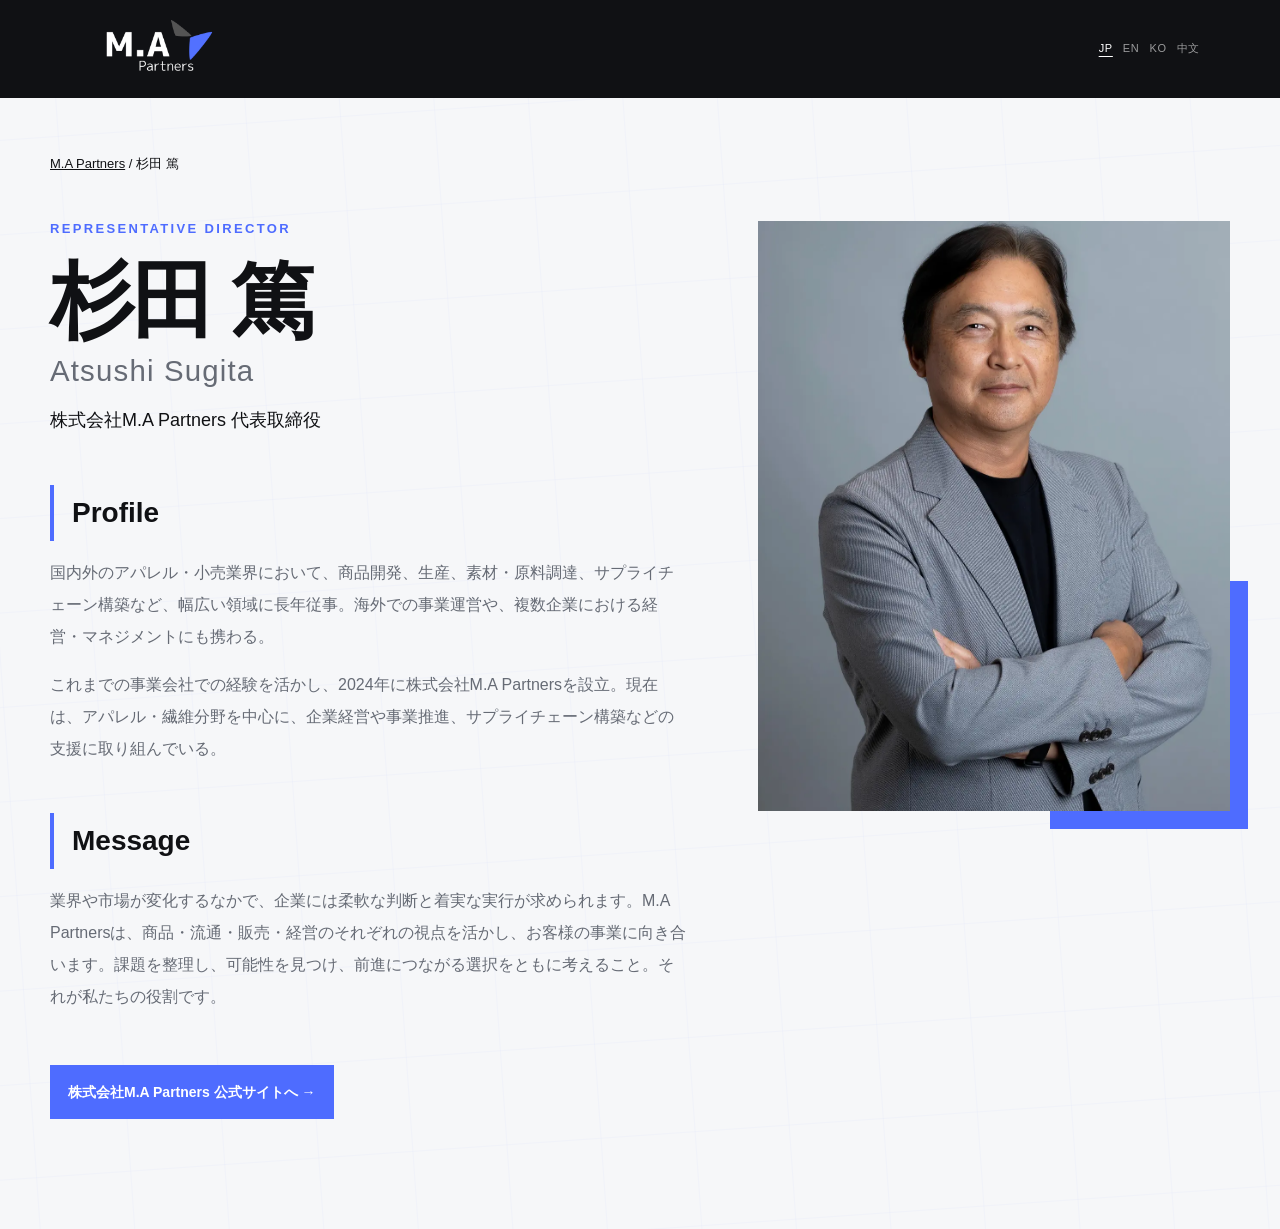
==== commit 135b8811: "Add multilingual navigation to representative profile" ====
--- a/atsushi-sugita/index.html
+++ b/atsushi-sugita/index.html
@@ -1,45 +1 @@
-<!doctype html>
-<html lang="ja">
-<head>
-  <meta charset="utf-8">
-  <meta name="viewport" content="width=device-width, initial-scale=1">
-  <title>杉田 篤（Atsushi Sugita）｜株式会社M.A Partners 代表取締役</title>
-  <meta name="description" content="株式会社M.A Partners 代表取締役 杉田 篤（Atsushi Sugita）のプロフィール。国内外のアパレル・小売業界において、商品開発、生産、素材・原料調達、サプライチェーン構築など幅広い領域に従事。">
-  <meta name="robots" content="index,follow,max-image-preview:large,max-snippet:-1,max-video-preview:-1">
-  <link rel="canonical" href="https://ma-ptrs.co.jp/atsushi-sugita/">
-  <link rel="icon" href="/favicon.svg" type="image/svg+xml" sizes="any">
-  <link rel="shortcut icon" href="/favicon.svg">
-  <meta property="og:type" content="profile">
-  <meta property="og:title" content="杉田 篤（Atsushi Sugita）｜株式会社M.A Partners 代表取締役">
-  <meta property="og:description" content="株式会社M.A Partners 代表取締役 杉田 篤（Atsushi Sugita）のプロフィールページです。">
-  <meta property="og:url" content="https://ma-ptrs.co.jp/atsushi-sugita/">
-  <meta property="og:site_name" content="株式会社M.A Partners">
-  <meta name="twitter:card" content="summary">
-  <link rel="stylesheet" href="../style.css">
-  <script type="application/ld+json">{"@context":"https://schema.org","@type":"Person","name":"杉田 篤","alternateName":"Atsushi Sugita","url":"https://ma-ptrs.co.jp/atsushi-sugita/","image":"https://ma-ptrs.co.jp/assets/representative.webp","jobTitle":"代表取締役","description":"国内外のアパレル・小売業界において、商品開発、生産、素材・原料調達、サプライチェーン構築など幅広い領域に長年従事。海外での事業運営や複数企業における経営・マネジメントにも携わる。","worksFor":{"@type":"Organization","name":"株式会社M.A Partners","url":"https://ma-ptrs.co.jp/"}}</script>
-  <script type="application/ld+json">{"@context":"https://schema.org","@type":"BreadcrumbList","itemListElement":[{"@type":"ListItem","position":1,"name":"株式会社M.A Partners","item":"https://ma-ptrs.co.jp/"},{"@type":"ListItem","position":2,"name":"杉田 篤（Atsushi Sugita）","item":"https://ma-ptrs.co.jp/atsushi-sugita/"}]}</script>
-  <style>
-    body{background:#f6f7f9}
-    .profile-page{min-height:100vh;color:#101114;background:#f6f7f9;position:relative;overflow:hidden}
-    .profile-page:before{content:"";position:absolute;inset:0;pointer-events:none;opacity:.28;background-image:linear-gradient(rgba(78,108,255,.10) 1px,transparent 1px),linear-gradient(90deg,rgba(78,108,255,.10) 1px,transparent 1px);background-size:82px 82px;transform:rotate(-4deg) scale(1.15)}
-    .profile-header{height:98px;background:#101114;position:relative;z-index:2}
-    .profile-header-inner{max-width:1180px;height:98px;padding:0 30px;margin:auto;display:flex;align-items:center;justify-content:flex-end}
-    .profile-logo{display:block;width:154px}.profile-logo img{width:154px;height:auto;display:block}
-    .profile-wrap{width:min(1180px,calc(100% - 60px));margin:0 auto;padding:54px 0 110px;position:relative;z-index:1}
-    .profile-breadcrumb{font-size:13px;margin:0 0 42px}.profile-breadcrumb a{color:inherit}
-    .profile-grid{display:grid;grid-template-columns:minmax(0,1.15fr) minmax(300px,.85fr);gap:70px;align-items:start}
-    .profile-kicker{font-size:13px;letter-spacing:.18em;font-weight:700;margin:0 0 18px;color:#4e6cff}
-    .profile-title{font-size:clamp(42px,7vw,84px);line-height:1.02;letter-spacing:-.04em;margin:0 0 18px}.profile-title span{display:block;font-size:.35em;letter-spacing:.04em;margin-top:12px;font-weight:500;color:#666b75}
-    .profile-role{font-size:18px;margin:0 0 38px}.profile-copy{font-size:16px;line-height:2;max-width:680px}.profile-copy p{color:#666b75}.profile-copy h2{font-size:28px;margin:48px 0 16px;padding-left:18px;border-left:4px solid #4e6cff}
-    .profile-photo{position:relative;margin-top:4px}.profile-photo:after{content:"";position:absolute;right:-18px;bottom:-18px;width:42%;height:42%;background:#4e6cff;z-index:-1}.profile-photo img{width:100%;display:block;aspect-ratio:4/5;object-fit:cover;position:relative;z-index:1}
-    .profile-back{display:inline-flex;margin-top:36px;padding:13px 18px;background:#4e6cff;color:#fff;text-decoration:none;font-size:14px;font-weight:700}
-    @media(max-width:760px){.profile-header,.profile-header-inner{height:72px}.profile-header-inner{padding:0 20px}.profile-logo,.profile-logo img{width:130px}.profile-wrap{width:calc(100% - 40px);padding:36px 0 72px}.profile-breadcrumb{margin-bottom:34px}.profile-grid{grid-template-columns:1fr;gap:42px}.profile-photo{order:-1;margin:0 14px 10px 0}.profile-photo:after{right:-12px;bottom:-12px}.profile-title{font-size:48px}}
-  </style>
-</head>
-<body>
-  <main class="profile-page">
-    <header class="profile-header"><div class="profile-header-inner"><a class="profile-logo" href="/" aria-label="M.A Partners ホームへ"><img src="../assets/logo-light.png" alt="M.A Partners"></a></div></header>
-    <div class="profile-wrap"><nav class="profile-breadcrumb" aria-label="パンくず"><a href="/">M.A Partners</a> / 杉田 篤</nav><div class="profile-grid"><article><p class="profile-kicker">REPRESENTATIVE DIRECTOR</p><h1 class="profile-title">杉田 篤<span>Atsushi Sugita</span></h1><p class="profile-role">株式会社M.A Partners 代表取締役</p><div class="profile-copy"><h2>Profile</h2><p>国内外のアパレル・小売業界において、商品開発、生産、素材・原料調達、サプライチェーン構築など、幅広い領域に長年従事。海外での事業運営や、複数企業における経営・マネジメントにも携わる。</p><p>これまでの事業会社での経験を活かし、2024年に株式会社M.A Partnersを設立。現在は、アパレル・繊維分野を中心に、企業経営や事業推進、サプライチェーン構築などの支援に取り組んでいる。</p><h2>Message</h2><p>業界や市場が変化するなかで、企業には柔軟な判断と着実な実行が求められます。M.A Partnersは、商品・流通・販売・経営のそれぞれの視点を活かし、お客様の事業に向き合います。課題を整理し、可能性を見つけ、前進につながる選択をともに考えること。それが私たちの役割です。</p><a class="profile-back" href="/">株式会社M.A Partners 公式サイトへ →</a></div></article><aside class="profile-photo"><img src="../assets/representative.webp" alt="株式会社M.A Partners 代表取締役 杉田 篤（Atsushi Sugita）"></aside></div></div>
-  </main>
-</body>
-</html>
+<!doctype html><html lang="ja"><head><meta charset="utf-8"><meta name="viewport" content="width=device-width,initial-scale=1"><title>杉田 篤（Atsushi Sugita）｜株式会社M.A Partners 代表取締役</title><meta name="description" content="株式会社M.A Partners 代表取締役 杉田 篤（Atsushi Sugita）のプロフィール。国内外のアパレル・小売業界において、商品開発、生産、素材・原料調達、サプライチェーン構築など幅広い領域に従事。"><meta name="robots" content="index,follow,max-image-preview:large,max-snippet:-1,max-video-preview:-1"><link rel="canonical" href="https://ma-ptrs.co.jp/atsushi-sugita/"><link rel="alternate" hreflang="ja" href="https://ma-ptrs.co.jp/atsushi-sugita/"><link rel="alternate" hreflang="en" href="https://ma-ptrs.co.jp/en/atsushi-sugita/"><link rel="alternate" hreflang="ko" href="https://ma-ptrs.co.jp/ko/atsushi-sugita/"><link rel="alternate" hreflang="zh-Hans" href="https://ma-ptrs.co.jp/zh/atsushi-sugita/"><link rel="alternate" hreflang="x-default" href="https://ma-ptrs.co.jp/atsushi-sugita/"><link rel="icon" href="/favicon.svg" type="image/svg+xml" sizes="any"><link rel="shortcut icon" href="/favicon.svg"><meta property="og:type" content="profile"><meta property="og:title" content="杉田 篤（Atsushi Sugita）｜株式会社M.A Partners 代表取締役"><meta property="og:description" content="株式会社M.A Partners 代表取締役 杉田 篤（Atsushi Sugita）のプロフィールページです。"><meta property="og:url" content="https://ma-ptrs.co.jp/atsushi-sugita/"><meta property="og:site_name" content="株式会社M.A Partners"><meta name="twitter:card" content="summary"><link rel="stylesheet" href="../style.css"><script type="application/ld+json">{"@context":"https://schema.org","@type":"Person","name":"杉田 篤","alternateName":"Atsushi Sugita","url":"https://ma-ptrs.co.jp/atsushi-sugita/","image":"https://ma-ptrs.co.jp/assets/representative.webp","jobTitle":"代表取締役","description":"国内外のアパレル・小売業界において、商品開発、生産、素材・原料調達、サプライチェーン構築など幅広い領域に長年従事。海外での事業運営や複数企業における経営・マネジメントにも携わる。","worksFor":{"@type":"Organization","name":"株式会社M.A Partners","url":"https://ma-ptrs.co.jp/"}}</script><style>body{background:#f6f7f9}.profile-page{min-height:100vh;color:#101114;background:#f6f7f9;position:relative;overflow:hidden}.profile-page:before{content:"";position:absolute;inset:0;pointer-events:none;opacity:.28;background-image:linear-gradient(rgba(78,108,255,.10) 1px,transparent 1px),linear-gradient(90deg,rgba(78,108,255,.10) 1px,transparent 1px);background-size:82px 82px;transform:rotate(-4deg) scale(1.15)}.profile-header{height:98px;background:#101114;position:relative;z-index:2}.profile-header-inner{max-width:1180px;height:98px;padding:0 30px;margin:auto;display:flex;align-items:center;justify-content:space-between}.profile-logo,.profile-logo img{display:block;width:154px;height:auto}.profile-lang{display:flex;align-items:center;gap:10px;font-size:11px;letter-spacing:.06em}.profile-lang a{color:rgba(255,255,255,.58);text-decoration:none}.profile-lang a.active{color:#fff;text-decoration:underline;text-underline-offset:4px}.profile-wrap{width:min(1180px,calc(100% - 60px));margin:0 auto;padding:54px 0 110px;position:relative;z-index:1}.profile-breadcrumb{font-size:13px;margin:0 0 42px}.profile-breadcrumb a{color:inherit}.profile-grid{display:grid;grid-template-columns:minmax(0,1.15fr) minmax(300px,.85fr);gap:70px;align-items:start}.profile-kicker{font-size:13px;letter-spacing:.18em;font-weight:700;margin:0 0 18px;color:#4e6cff}.profile-title{font-size:clamp(42px,7vw,84px);line-height:1.02;letter-spacing:-.04em;margin:0 0 18px}.profile-title span{display:block;font-size:.35em;letter-spacing:.04em;margin-top:12px;font-weight:500;color:#666b75}.profile-role{font-size:18px;margin:0 0 38px}.profile-copy{font-size:16px;line-height:2;max-width:680px}.profile-copy p{color:#666b75}.profile-copy h2{font-size:28px;margin:48px 0 16px;padding-left:18px;border-left:4px solid #4e6cff}.profile-photo{position:relative;margin-top:4px}.profile-photo:after{content:"";position:absolute;right:-18px;bottom:-18px;width:42%;height:42%;background:#4e6cff;z-index:-1}.profile-photo img{width:100%;display:block;aspect-ratio:4/5;object-fit:cover;position:relative;z-index:1}.profile-back{display:inline-flex;margin-top:36px;padding:13px 18px;background:#4e6cff;color:#fff;text-decoration:none;font-size:14px;font-weight:700}@media(max-width:760px){.profile-header,.profile-header-inner{height:72px}.profile-header-inner{padding:0 20px}.profile-logo,.profile-logo img{width:130px}.profile-wrap{width:calc(100% - 40px);padding:36px 0 72px}.profile-breadcrumb{margin-bottom:34px}.profile-grid{grid-template-columns:1fr;gap:42px}.profile-photo{order:-1;margin:0 14px 10px 0}.profile-photo:after{right:-12px;bottom:-12px}.profile-title{font-size:48px}}</style></head><body><main class="profile-page"><header class="profile-header"><div class="profile-header-inner"><a class="profile-logo" href="/" aria-label="M.A Partners ホームへ"><img src="../assets/logo-light.png" alt="M.A Partners"></a><div class="profile-lang" aria-label="言語選択"><a class="active" href="/atsushi-sugita/" lang="ja">JP</a><a href="/en/atsushi-sugita/" lang="en">EN</a><a href="/ko/atsushi-sugita/" lang="ko">KO</a><a href="/zh/atsushi-sugita/" lang="zh-Hans">中文</a></div></div></header><div class="profile-wrap"><nav class="profile-breadcrumb" aria-label="パンくず"><a href="/">M.A Partners</a> / 杉田 篤</nav><div class="profile-grid"><article><p class="profile-kicker">REPRESENTATIVE DIRECTOR</p><h1 class="profile-title">杉田 篤<span>Atsushi Sugita</span></h1><p class="profile-role">株式会社M.A Partners 代表取締役</p><div class="profile-copy"><h2>Profile</h2><p>国内外のアパレル・小売業界において、商品開発、生産、素材・原料調達、サプライチェーン構築など、幅広い領域に長年従事。海外での事業運営や、複数企業における経営・マネジメントにも携わる。</p><p>これまでの事業会社での経験を活かし、2024年に株式会社M.A Partnersを設立。現在は、アパレル・繊維分野を中心に、企業経営や事業推進、サプライチェーン構築などの支援に取り組んでいる。</p><h2>Message</h2><p>業界や市場が変化するなかで、企業には柔軟な判断と着実な実行が求められます。M.A Partnersは、商品・流通・販売・経営のそれぞれの視点を活かし、お客様の事業に向き合います。課題を整理し、可能性を見つけ、前進につながる選択をともに考えること。それが私たちの役割です。</p><a class="profile-back" href="/">株式会社M.A Partners 公式サイトへ →</a></div></article><aside class="profile-photo"><img src="../assets/representative.webp" alt="株式会社M.A Partners 代表取締役 杉田 篤（Atsushi Sugita）"></aside></div></div></main></body></html>
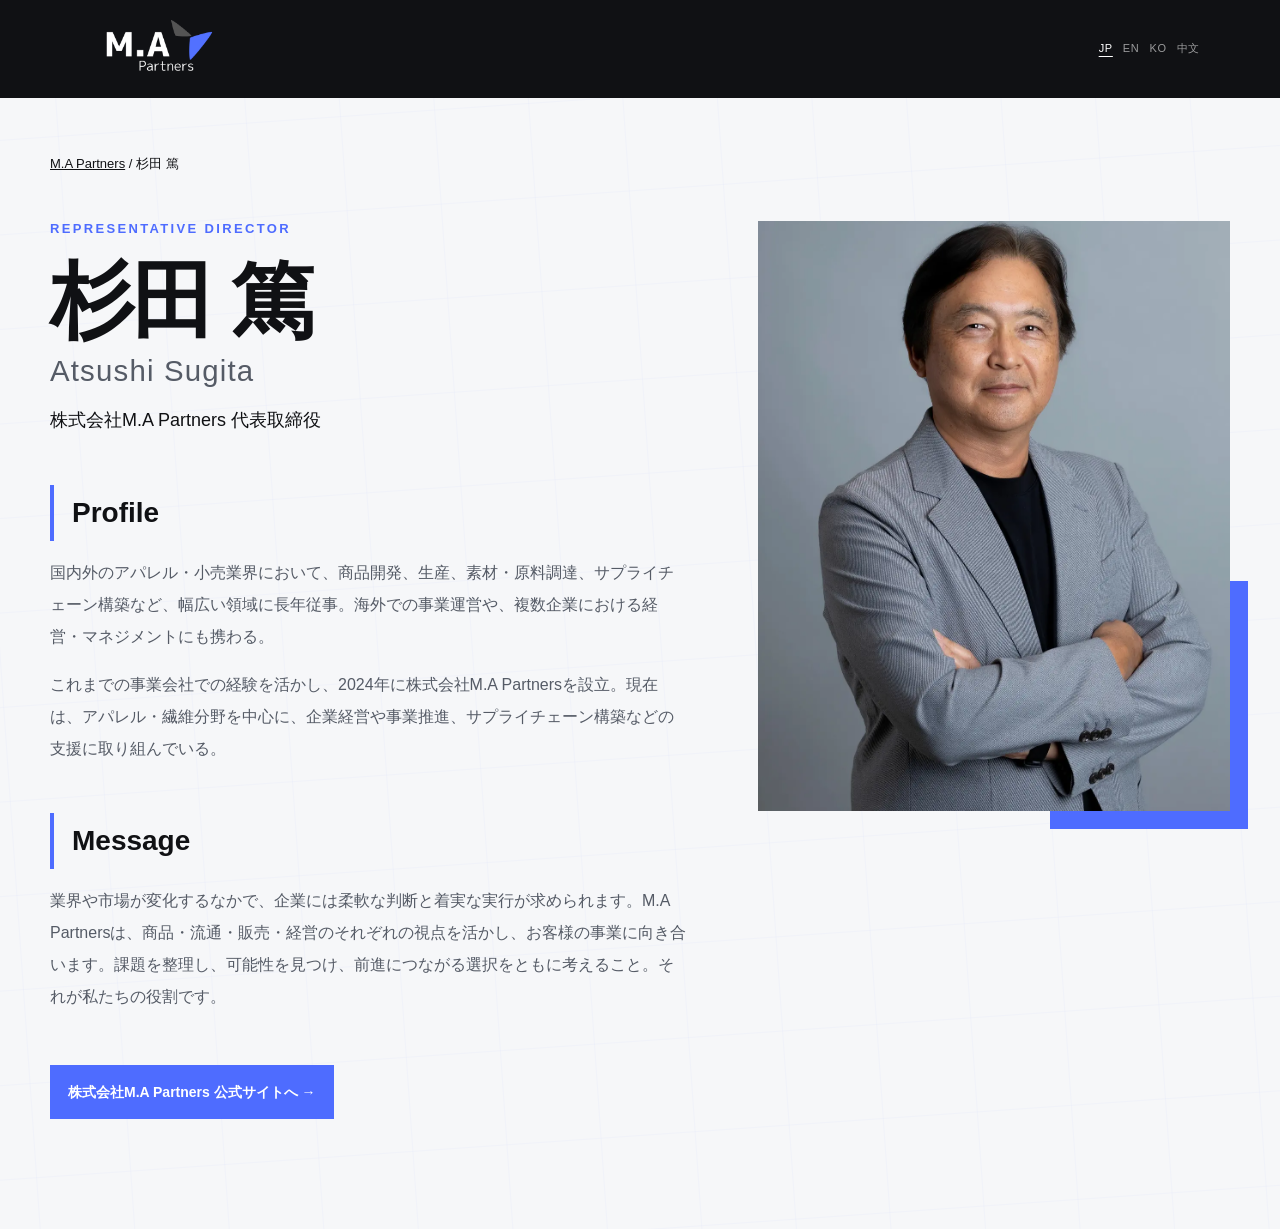
==== commit dee1697e: "Darken profile secondary text" ====
--- a/atsushi-sugita/index.html
+++ b/atsushi-sugita/index.html
@@ -1 +1 @@
-<!doctype html><html lang="ja"><head><meta charset="utf-8"><meta name="viewport" content="width=device-width,initial-scale=1"><title>杉田 篤（Atsushi Sugita）｜株式会社M.A Partners 代表取締役</title><meta name="description" content="株式会社M.A Partners 代表取締役 杉田 篤（Atsushi Sugita）のプロフィール。国内外のアパレル・小売業界において、商品開発、生産、素材・原料調達、サプライチェーン構築など幅広い領域に従事。"><meta name="robots" content="index,follow,max-image-preview:large,max-snippet:-1,max-video-preview:-1"><link rel="canonical" href="https://ma-ptrs.co.jp/atsushi-sugita/"><link rel="alternate" hreflang="ja" href="https://ma-ptrs.co.jp/atsushi-sugita/"><link rel="alternate" hreflang="en" href="https://ma-ptrs.co.jp/en/atsushi-sugita/"><link rel="alternate" hreflang="ko" href="https://ma-ptrs.co.jp/ko/atsushi-sugita/"><link rel="alternate" hreflang="zh-Hans" href="https://ma-ptrs.co.jp/zh/atsushi-sugita/"><link rel="alternate" hreflang="x-default" href="https://ma-ptrs.co.jp/atsushi-sugita/"><link rel="icon" href="/favicon.svg" type="image/svg+xml" sizes="any"><link rel="shortcut icon" href="/favicon.svg"><meta property="og:type" content="profile"><meta property="og:title" content="杉田 篤（Atsushi Sugita）｜株式会社M.A Partners 代表取締役"><meta property="og:description" content="株式会社M.A Partners 代表取締役 杉田 篤（Atsushi Sugita）のプロフィールページです。"><meta property="og:url" content="https://ma-ptrs.co.jp/atsushi-sugita/"><meta property="og:site_name" content="株式会社M.A Partners"><meta name="twitter:card" content="summary"><link rel="stylesheet" href="../style.css"><script type="application/ld+json">{"@context":"https://schema.org","@type":"Person","name":"杉田 篤","alternateName":"Atsushi Sugita","url":"https://ma-ptrs.co.jp/atsushi-sugita/","image":"https://ma-ptrs.co.jp/assets/representative.webp","jobTitle":"代表取締役","description":"国内外のアパレル・小売業界において、商品開発、生産、素材・原料調達、サプライチェーン構築など幅広い領域に長年従事。海外での事業運営や複数企業における経営・マネジメントにも携わる。","worksFor":{"@type":"Organization","name":"株式会社M.A Partners","url":"https://ma-ptrs.co.jp/"}}</script><style>body{background:#f6f7f9}.profile-page{min-height:100vh;color:#101114;background:#f6f7f9;position:relative;overflow:hidden}.profile-page:before{content:"";position:absolute;inset:0;pointer-events:none;opacity:.28;background-image:linear-gradient(rgba(78,108,255,.10) 1px,transparent 1px),linear-gradient(90deg,rgba(78,108,255,.10) 1px,transparent 1px);background-size:82px 82px;transform:rotate(-4deg) scale(1.15)}.profile-header{height:98px;background:#101114;position:relative;z-index:2}.profile-header-inner{max-width:1180px;height:98px;padding:0 30px;margin:auto;display:flex;align-items:center;justify-content:space-between}.profile-logo,.profile-logo img{display:block;width:154px;height:auto}.profile-lang{display:flex;align-items:center;gap:10px;font-size:11px;letter-spacing:.06em}.profile-lang a{color:rgba(255,255,255,.58);text-decoration:none}.profile-lang a.active{color:#fff;text-decoration:underline;text-underline-offset:4px}.profile-wrap{width:min(1180px,calc(100% - 60px));margin:0 auto;padding:54px 0 110px;position:relative;z-index:1}.profile-breadcrumb{font-size:13px;margin:0 0 42px}.profile-breadcrumb a{color:inherit}.profile-grid{display:grid;grid-template-columns:minmax(0,1.15fr) minmax(300px,.85fr);gap:70px;align-items:start}.profile-kicker{font-size:13px;letter-spacing:.18em;font-weight:700;margin:0 0 18px;color:#4e6cff}.profile-title{font-size:clamp(42px,7vw,84px);line-height:1.02;letter-spacing:-.04em;margin:0 0 18px}.profile-title span{display:block;font-size:.35em;letter-spacing:.04em;margin-top:12px;font-weight:500;color:#666b75}.profile-role{font-size:18px;margin:0 0 38px}.profile-copy{font-size:16px;line-height:2;max-width:680px}.profile-copy p{color:#666b75}.profile-copy h2{font-size:28px;margin:48px 0 16px;padding-left:18px;border-left:4px solid #4e6cff}.profile-photo{position:relative;margin-top:4px}.profile-photo:after{content:"";position:absolute;right:-18px;bottom:-18px;width:42%;height:42%;background:#4e6cff;z-index:-1}.profile-photo img{width:100%;display:block;aspect-ratio:4/5;object-fit:cover;position:relative;z-index:1}.profile-back{display:inline-flex;margin-top:36px;padding:13px 18px;background:#4e6cff;color:#fff;text-decoration:none;font-size:14px;font-weight:700}@media(max-width:760px){.profile-header,.profile-header-inner{height:72px}.profile-header-inner{padding:0 20px}.profile-logo,.profile-logo img{width:130px}.profile-wrap{width:calc(100% - 40px);padding:36px 0 72px}.profile-breadcrumb{margin-bottom:34px}.profile-grid{grid-template-columns:1fr;gap:42px}.profile-photo{order:-1;margin:0 14px 10px 0}.profile-photo:after{right:-12px;bottom:-12px}.profile-title{font-size:48px}}</style></head><body><main class="profile-page"><header class="profile-header"><div class="profile-header-inner"><a class="profile-logo" href="/" aria-label="M.A Partners ホームへ"><img src="../assets/logo-light.png" alt="M.A Partners"></a><div class="profile-lang" aria-label="言語選択"><a class="active" href="/atsushi-sugita/" lang="ja">JP</a><a href="/en/atsushi-sugita/" lang="en">EN</a><a href="/ko/atsushi-sugita/" lang="ko">KO</a><a href="/zh/atsushi-sugita/" lang="zh-Hans">中文</a></div></div></header><div class="profile-wrap"><nav class="profile-breadcrumb" aria-label="パンくず"><a href="/">M.A Partners</a> / 杉田 篤</nav><div class="profile-grid"><article><p class="profile-kicker">REPRESENTATIVE DIRECTOR</p><h1 class="profile-title">杉田 篤<span>Atsushi Sugita</span></h1><p class="profile-role">株式会社M.A Partners 代表取締役</p><div class="profile-copy"><h2>Profile</h2><p>国内外のアパレル・小売業界において、商品開発、生産、素材・原料調達、サプライチェーン構築など、幅広い領域に長年従事。海外での事業運営や、複数企業における経営・マネジメントにも携わる。</p><p>これまでの事業会社での経験を活かし、2024年に株式会社M.A Partnersを設立。現在は、アパレル・繊維分野を中心に、企業経営や事業推進、サプライチェーン構築などの支援に取り組んでいる。</p><h2>Message</h2><p>業界や市場が変化するなかで、企業には柔軟な判断と着実な実行が求められます。M.A Partnersは、商品・流通・販売・経営のそれぞれの視点を活かし、お客様の事業に向き合います。課題を整理し、可能性を見つけ、前進につながる選択をともに考えること。それが私たちの役割です。</p><a class="profile-back" href="/">株式会社M.A Partners 公式サイトへ →</a></div></article><aside class="profile-photo"><img src="../assets/representative.webp" alt="株式会社M.A Partners 代表取締役 杉田 篤（Atsushi Sugita）"></aside></div></div></main></body></html>+<!doctype html><html lang="ja"><head><meta charset="utf-8"><meta name="viewport" content="width=device-width,initial-scale=1"><title>杉田 篤（Atsushi Sugita）｜株式会社M.A Partners 代表取締役</title><meta name="description" content="株式会社M.A Partners 代表取締役 杉田 篤（Atsushi Sugita）のプロフィール。国内外のアパレル・小売業界において、商品開発、生産、素材・原料調達、サプライチェーン構築など幅広い領域に従事。"><meta name="robots" content="index,follow,max-image-preview:large,max-snippet:-1,max-video-preview:-1"><link rel="canonical" href="https://ma-ptrs.co.jp/atsushi-sugita/"><link rel="alternate" hreflang="ja" href="https://ma-ptrs.co.jp/atsushi-sugita/"><link rel="alternate" hreflang="en" href="https://ma-ptrs.co.jp/en/atsushi-sugita/"><link rel="alternate" hreflang="ko" href="https://ma-ptrs.co.jp/ko/atsushi-sugita/"><link rel="alternate" hreflang="zh-Hans" href="https://ma-ptrs.co.jp/zh/atsushi-sugita/"><link rel="alternate" hreflang="x-default" href="https://ma-ptrs.co.jp/atsushi-sugita/"><link rel="icon" href="/favicon.svg" type="image/svg+xml" sizes="any"><link rel="shortcut icon" href="/favicon.svg"><meta property="og:type" content="profile"><meta property="og:title" content="杉田 篤（Atsushi Sugita）｜株式会社M.A Partners 代表取締役"><meta property="og:description" content="株式会社M.A Partners 代表取締役 杉田 篤（Atsushi Sugita）のプロフィールページです。"><meta property="og:url" content="https://ma-ptrs.co.jp/atsushi-sugita/"><meta property="og:site_name" content="株式会社M.A Partners"><meta name="twitter:card" content="summary"><link rel="stylesheet" href="../style.css"><script type="application/ld+json">{"@context":"https://schema.org","@type":"Person","name":"杉田 篤","alternateName":"Atsushi Sugita","url":"https://ma-ptrs.co.jp/atsushi-sugita/","image":"https://ma-ptrs.co.jp/assets/representative.webp","jobTitle":"代表取締役","description":"国内外のアパレル・小売業界において、商品開発、生産、素材・原料調達、サプライチェーン構築など幅広い領域に長年従事。海外での事業運営や複数企業における経営・マネジメントにも携わる。","worksFor":{"@type":"Organization","name":"株式会社M.A Partners","url":"https://ma-ptrs.co.jp/"}}</script><style>body{background:#f6f7f9}.profile-page{min-height:100vh;color:#101114;background:#f6f7f9;position:relative;overflow:hidden}.profile-page:before{content:"";position:absolute;inset:0;pointer-events:none;opacity:.28;background-image:linear-gradient(rgba(78,108,255,.10) 1px,transparent 1px),linear-gradient(90deg,rgba(78,108,255,.10) 1px,transparent 1px);background-size:82px 82px;transform:rotate(-4deg) scale(1.15)}.profile-header{height:98px;background:#101114;position:relative;z-index:2}.profile-header-inner{max-width:1180px;height:98px;padding:0 30px;margin:auto;display:flex;align-items:center;justify-content:space-between}.profile-logo,.profile-logo img{display:block;width:154px;height:auto}.profile-lang{display:flex;align-items:center;gap:10px;font-size:11px;letter-spacing:.06em}.profile-lang a{color:rgba(255,255,255,.58);text-decoration:none}.profile-lang a.active{color:#fff;text-decoration:underline;text-underline-offset:4px}.profile-wrap{width:min(1180px,calc(100% - 60px));margin:0 auto;padding:54px 0 110px;position:relative;z-index:1}.profile-breadcrumb{font-size:13px;margin:0 0 42px}.profile-breadcrumb a{color:inherit}.profile-grid{display:grid;grid-template-columns:minmax(0,1.15fr) minmax(300px,.85fr);gap:70px;align-items:start}.profile-kicker{font-size:13px;letter-spacing:.18em;font-weight:700;margin:0 0 18px;color:#4e6cff}.profile-title{font-size:clamp(42px,7vw,84px);line-height:1.02;letter-spacing:-.04em;margin:0 0 18px}.profile-title span{display:block;font-size:.35em;letter-spacing:.04em;margin-top:12px;font-weight:500;color:#555b66}.profile-role{font-size:18px;margin:0 0 38px}.profile-copy{font-size:16px;line-height:2;max-width:680px}.profile-copy p{color:#555b66}.profile-copy h2{font-size:28px;margin:48px 0 16px;padding-left:18px;border-left:4px solid #4e6cff}.profile-photo{position:relative;margin-top:4px}.profile-photo:after{content:"";position:absolute;right:-18px;bottom:-18px;width:42%;height:42%;background:#4e6cff;z-index:-1}.profile-photo img{width:100%;display:block;aspect-ratio:4/5;object-fit:cover;position:relative;z-index:1}.profile-back{display:inline-flex;margin-top:36px;padding:13px 18px;background:#4e6cff;color:#fff;text-decoration:none;font-size:14px;font-weight:700}@media(max-width:760px){.profile-header,.profile-header-inner{height:72px}.profile-header-inner{padding:0 20px}.profile-logo,.profile-logo img{width:130px}.profile-wrap{width:calc(100% - 40px);padding:36px 0 72px}.profile-breadcrumb{margin-bottom:34px}.profile-grid{grid-template-columns:1fr;gap:42px}.profile-photo{order:-1;margin:0 14px 10px 0}.profile-photo:after{right:-12px;bottom:-12px}.profile-title{font-size:48px}}</style></head><body><main class="profile-page"><header class="profile-header"><div class="profile-header-inner"><a class="profile-logo" href="/" aria-label="M.A Partners ホームへ"><img src="../assets/logo-light.png" alt="M.A Partners"></a><div class="profile-lang" aria-label="言語選択"><a class="active" href="/atsushi-sugita/" lang="ja">JP</a><a href="/en/atsushi-sugita/" lang="en">EN</a><a href="/ko/atsushi-sugita/" lang="ko">KO</a><a href="/zh/atsushi-sugita/" lang="zh-Hans">中文</a></div></div></header><div class="profile-wrap"><nav class="profile-breadcrumb" aria-label="パンくず"><a href="/">M.A Partners</a> / 杉田 篤</nav><div class="profile-grid"><article><p class="profile-kicker">REPRESENTATIVE DIRECTOR</p><h1 class="profile-title">杉田 篤<span>Atsushi Sugita</span></h1><p class="profile-role">株式会社M.A Partners 代表取締役</p><div class="profile-copy"><h2>Profile</h2><p>国内外のアパレル・小売業界において、商品開発、生産、素材・原料調達、サプライチェーン構築など、幅広い領域に長年従事。海外での事業運営や、複数企業における経営・マネジメントにも携わる。</p><p>これまでの事業会社での経験を活かし、2024年に株式会社M.A Partnersを設立。現在は、アパレル・繊維分野を中心に、企業経営や事業推進、サプライチェーン構築などの支援に取り組んでいる。</p><h2>Message</h2><p>業界や市場が変化するなかで、企業には柔軟な判断と着実な実行が求められます。M.A Partnersは、商品・流通・販売・経営のそれぞれの視点を活かし、お客様の事業に向き合います。課題を整理し、可能性を見つけ、前進につながる選択をともに考えること。それが私たちの役割です。</p><a class="profile-back" href="/">株式会社M.A Partners 公式サイトへ →</a></div></article><aside class="profile-photo"><img src="../assets/representative.webp" alt="株式会社M.A Partners 代表取締役 杉田 篤（Atsushi Sugita）"></aside></div></div></main></body></html>
